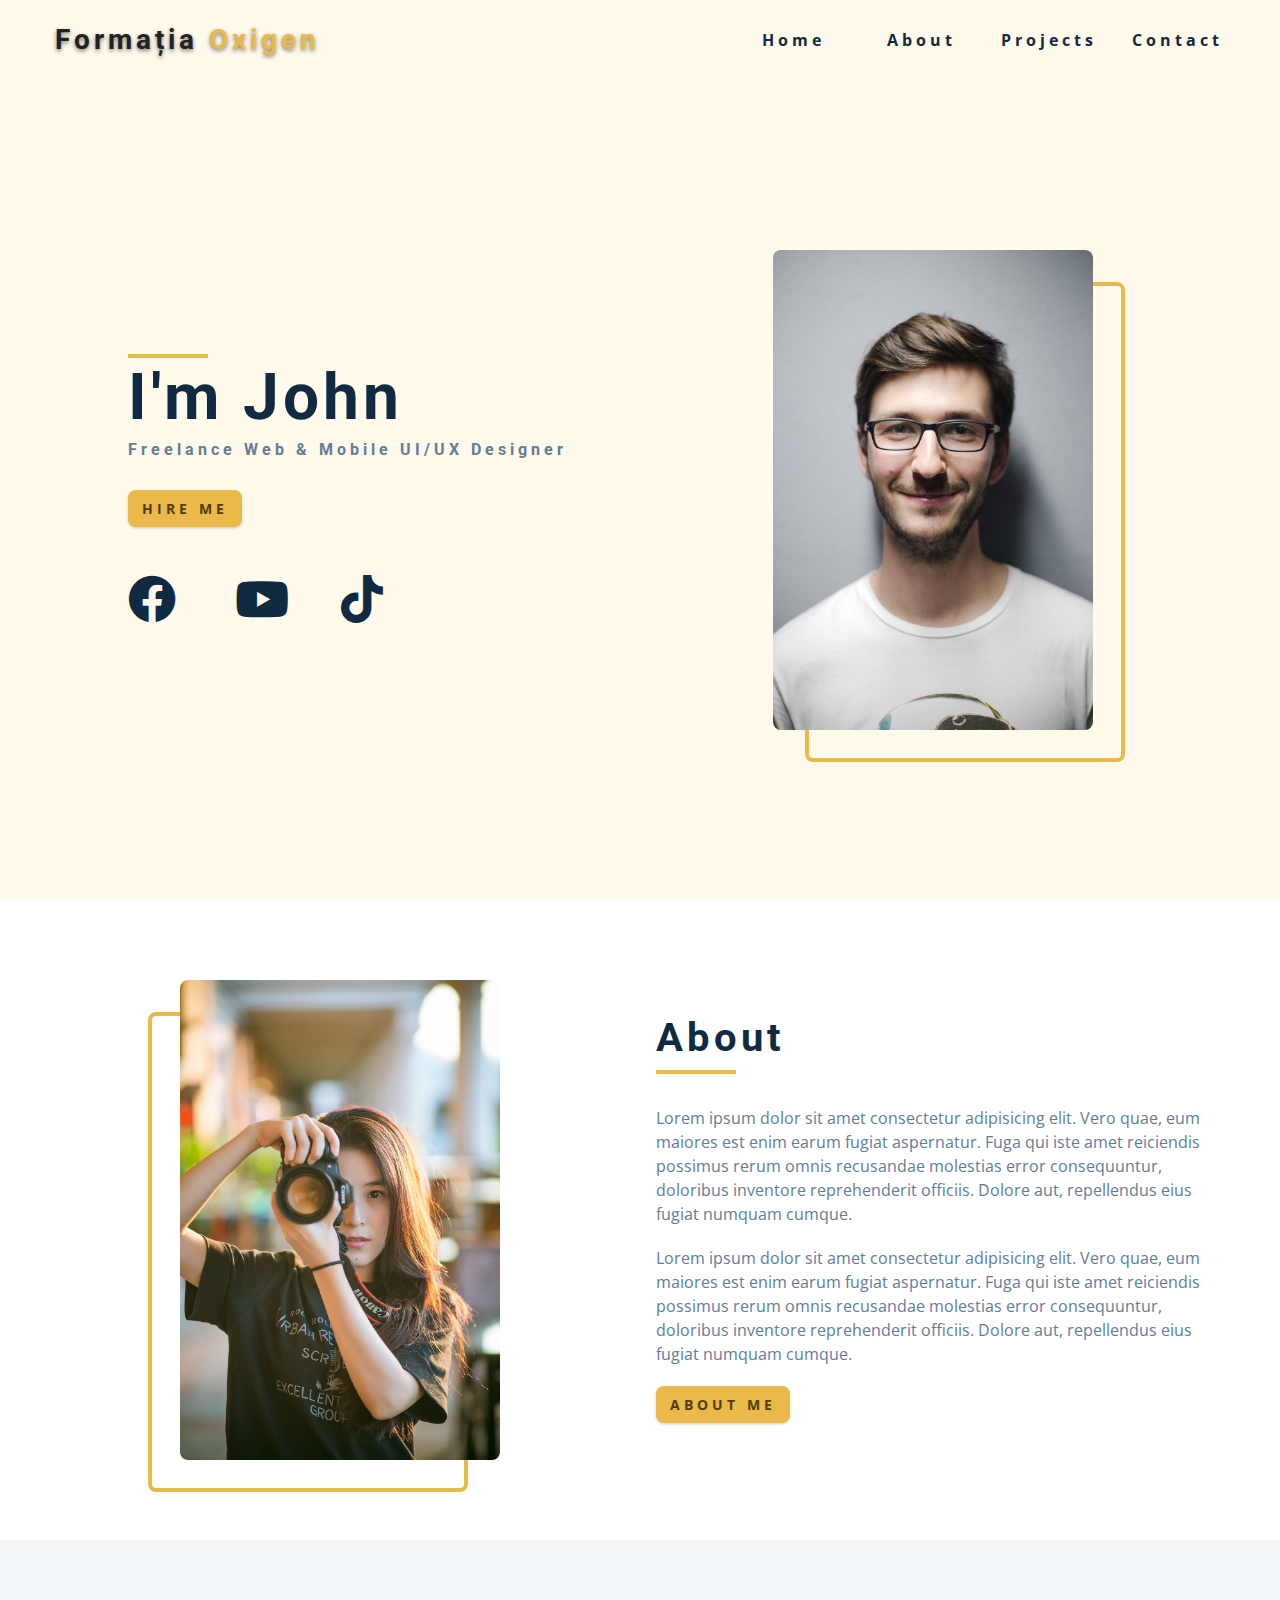
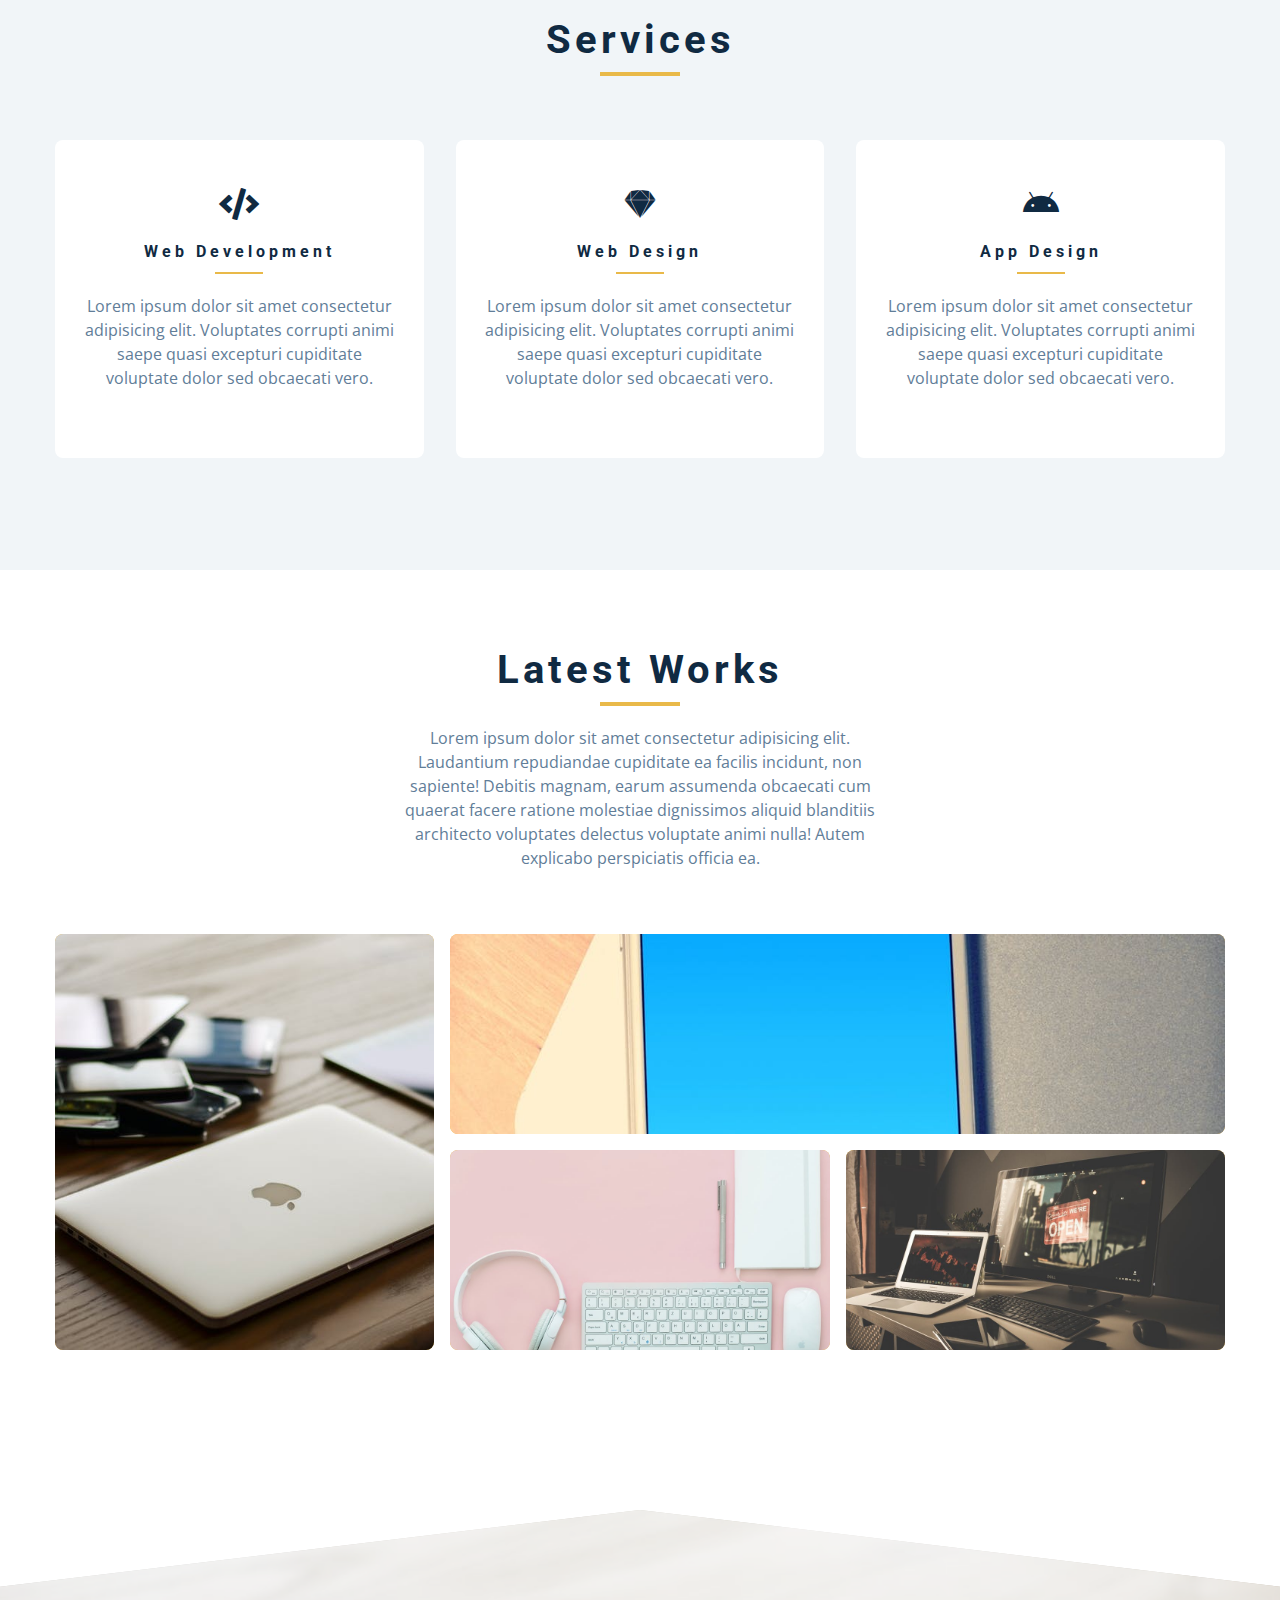
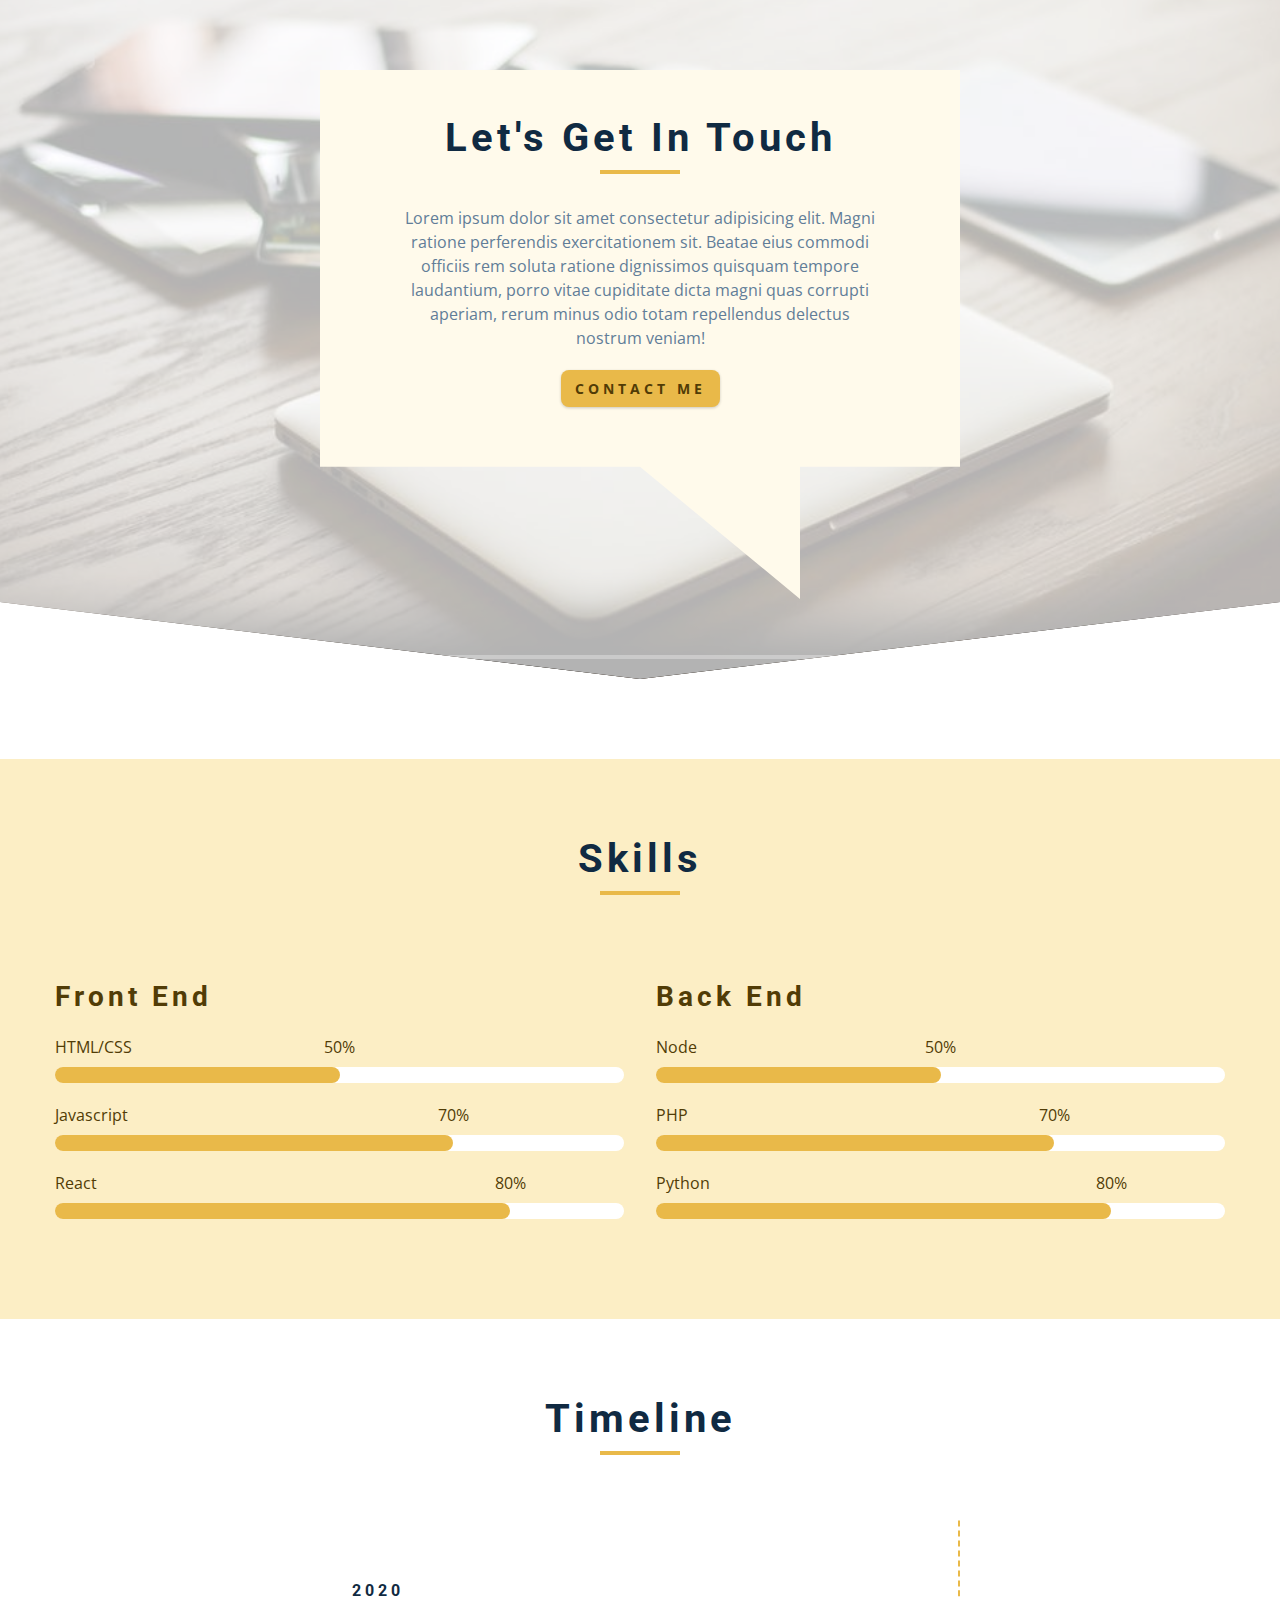
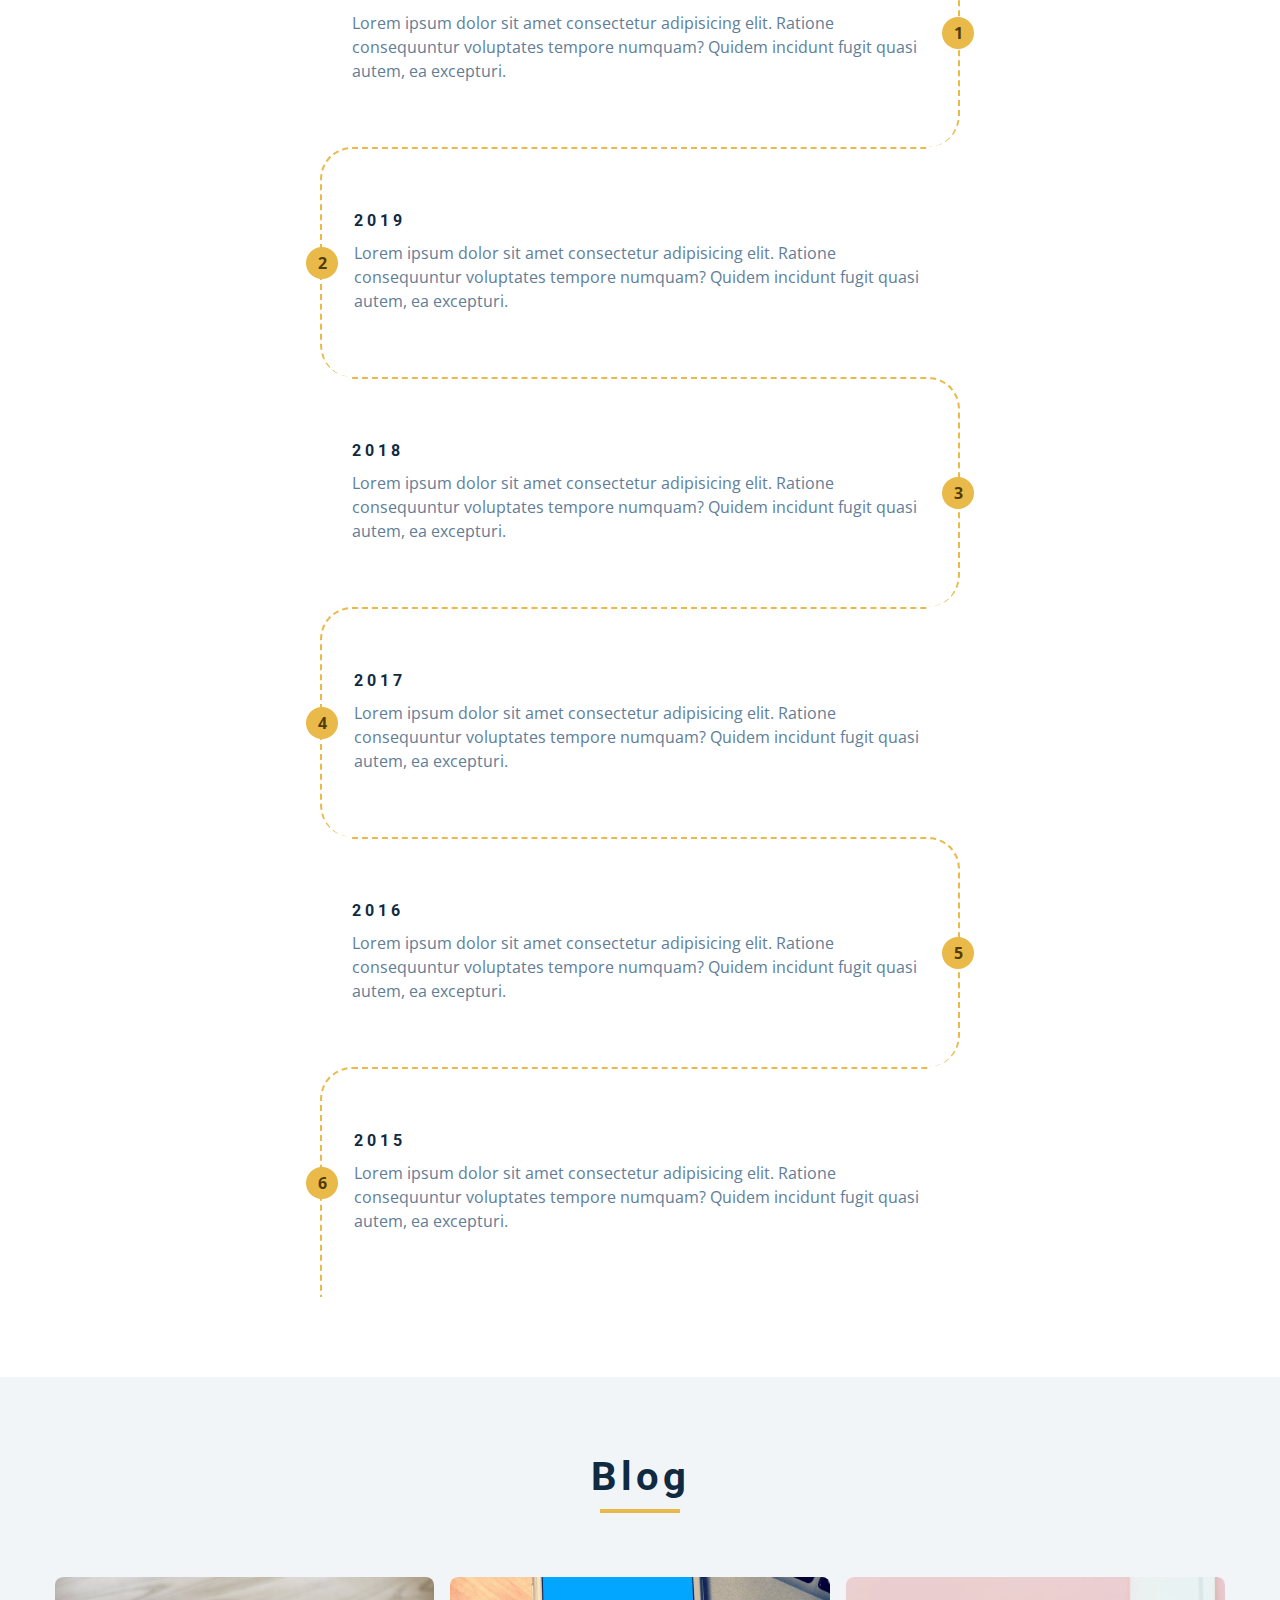
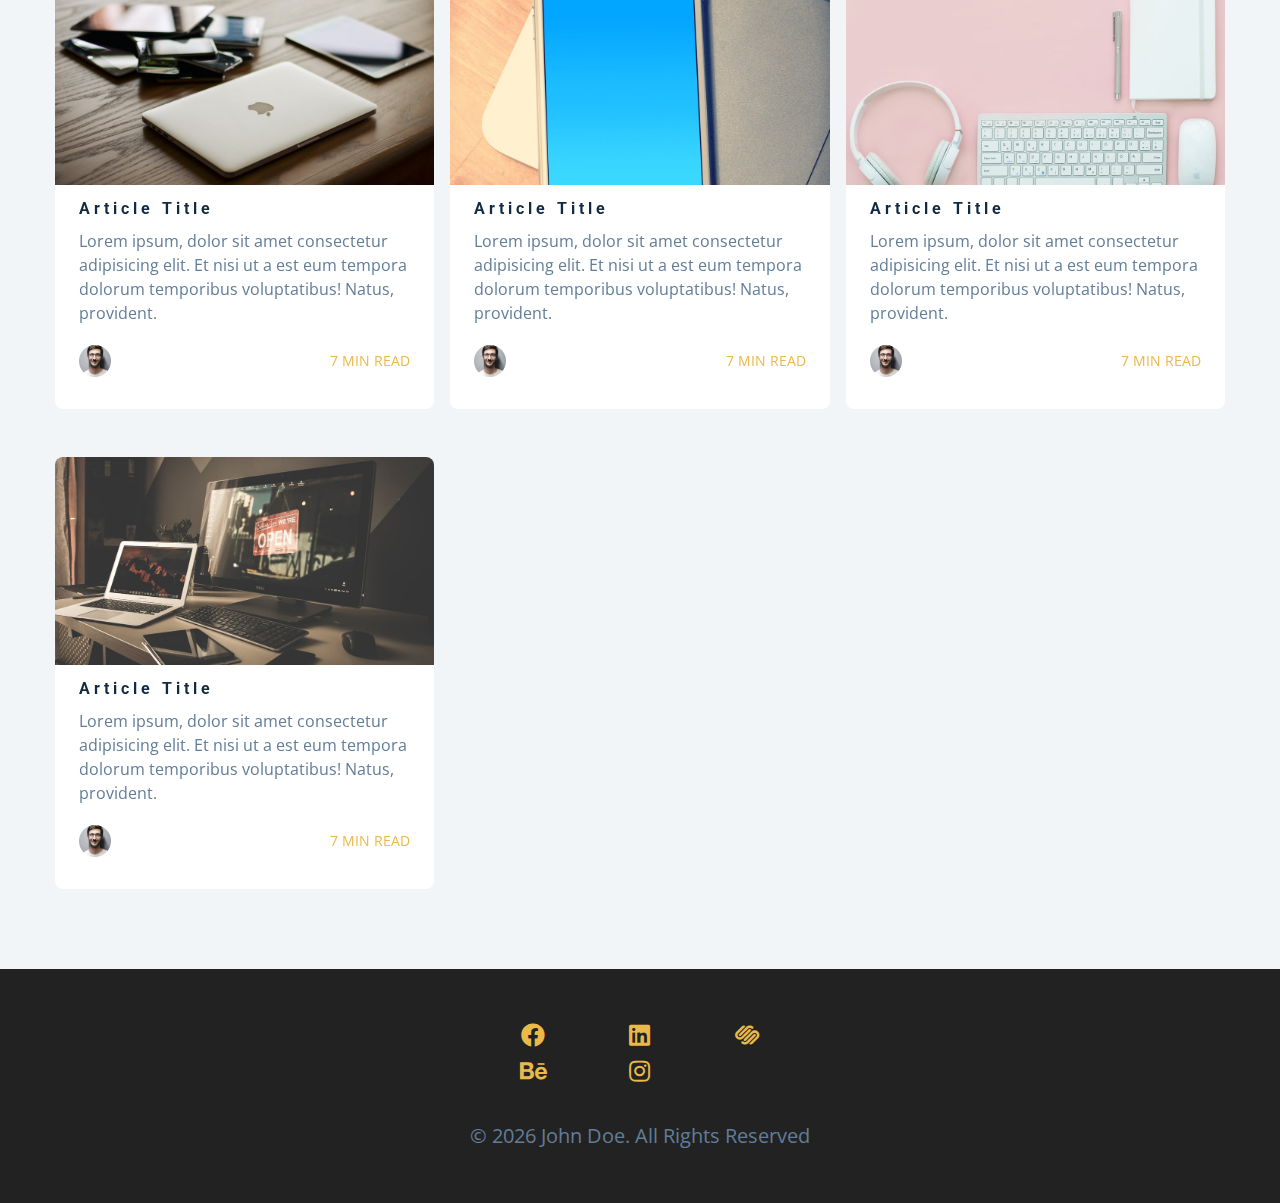
==== formatiaoxigen/src/main/resources/static/index.html @ b103cda5 "header si iconite" ====
<!DOCTYPE html>
<html lang="en">
  <head>
    <meta charset="UTF-8" />
    <meta name="viewport" content="width=device-width, initial-scale=1.0" />
    <title>Formatia Oxigen || Home</title>
    <!-- font-awesome -->
    <link href="https://cdnjs.cloudflare.com/ajax/libs/font-awesome/5.15.4/css/all.min.css" rel="stylesheet">
    <!-- css -->
    <link rel="stylesheet" href="./css/styles.css" />
  </head>
  <body>
    <!-- navbar -->
    <nav class="nav" id="nav">
      <div class="nav-center">
        <!-- nav header -->
        <div class="nav-header">
          <h3 class="title">
            <span class="first">Formația</span>
            <span class="word">Oxigen</span>
          </h3>
          <button class="nav-btn" id="nav-btn">
            <i class="fas fa-bars"></i>
          </button>
        </div>
        <!-- nav-links -->
        <ul class="nav-links">
          <li>
            <a href="index.html">home</a>
          </li>
          <li>
            <a href="about.html">about</a>
          </li>
          <li>
            <a href="projects.html">projects</a>
          </li>
          <li>
            <a href="contact.html">contact</a>
          </li>
        </ul>
      </div>
    </nav>
    <!-- end of navbar -->
    <!-- sidebar -->
    <aside class="sidebar" id="sidebar">
      <div>
        <button class="close-btn" id="close-btn">
          <i class="fas fa-times"></i>
        </button>
        <!-- nav-links -->
        <ul class="sidebar-links">
          <li>
            <a href="index.html">home</a>
          </li>
          <li>
            <a href="about.html">about</a>
          </li>
          <li>
            <a href="projects.html">projects</a>
          </li>
          <li>
            <a href="contact.html">contact</a>
          </li>
        </ul>
        <!-- social icons -->
        <ul class="social-icons">
          <li>
            <a href="https://www.twitter.com" class="social-icon">
              <i class="fab fa-facebook fa-2x"></i>
            </a>
          </li>
          <li>
            <a href="https://www.twitter.com" class="social-icon">
              <i class="fab fa-youtube fa-2x"></i>
            </a>
          </li>
          <li>
            <a href="https://www.twitter.com" class="social-icon">
              <i class="fab fa-tiktok fa-2x"></i>
            </a>
          </li>
        </ul>
      </div>
    </aside>
    <!-- end of sidebar -->
    <!-- header -->
    <header class="hero">
      <div class="section-center hero-center">
        <article class="hero-info">
          <div class="underline"></div>
          <h1>i'm john</h1>
          <h4>freelance web & mobile UI/UX Designer</h4>
          <a href="contact.html" class="btn hero-btn">hire me</a>
          <!-- social icons -->
          <ul class="social-icons hero-icons">
            <li>
              <a href="https://www.twitter.com" class="social-icon">
                <i class="fab fa-facebook fa-2x"></i>
              </a>
            </li>
            <li>
              <a href="https://www.twitter.com" class="social-icon">
                <i class="fab fa-youtube fa-2x"></i>
              </a>
            </li>
            <li>
              <a href="https://www.twitter.com" class="social-icon">
                <i class="fab fa-tiktok fa-2x"></i>
              </a>
            </li>
          </ul>
        </article>
        <article class="hero-img">
          <img src="./images/hero-img.jpeg" class="hero-photo" alt="john doe" />
        </article>
      </div>
    </header>
    <!-- end of header -->
    <!-- about -->
    <section class="section about">
      <div class="section-center about-center">
        <!-- about img -->
        <article class="about-img">
          <img
            src="./images/about-img.jpeg"
            class="hero-photo"
            alt="about img"
          />
        </article>
        <!-- about info -->
        <article class="about-info">
          <!-- section title -->
          <div class="section-title about-title">
            <h2>about</h2>
            <div class="underline"></div>
          </div>
          <!--end of section title -->
          <p>
            Lorem ipsum dolor sit amet consectetur adipisicing elit. Vero quae,
            eum maiores est enim earum fugiat aspernatur. Fuga qui iste amet
            reiciendis possimus rerum omnis recusandae molestias error
            consequuntur, doloribus inventore reprehenderit officiis. Dolore
            aut, repellendus eius fugiat numquam cumque.
          </p>
          <p>
            Lorem ipsum dolor sit amet consectetur adipisicing elit. Vero quae,
            eum maiores est enim earum fugiat aspernatur. Fuga qui iste amet
            reiciendis possimus rerum omnis recusandae molestias error
            consequuntur, doloribus inventore reprehenderit officiis. Dolore
            aut, repellendus eius fugiat numquam cumque.
          </p>
          <a href="about.html" class="btn">about me</a>
        </article>
      </div>
    </section>
    <!-- end of about -->
    <!-- services -->
    <section class="section bg-grey">
      <!-- section title -->
      <div class="section-title">
        <h2>services</h2>
        <div class="underline"></div>
      </div>
      <!--end of section title -->
      <div class="services-center section-center">
        <!-- single service -->
        <article class="service">
          <i class="fas fa-code service-icon"></i>
          <h4>web development</h4>
          <div class="underline"></div>
          <p>
            Lorem ipsum dolor sit amet consectetur adipisicing elit. Voluptates
            corrupti animi saepe quasi excepturi cupiditate voluptate dolor sed
            obcaecati vero.
          </p>
        </article>
        <!-- end of single service -->
        <!-- single service -->
        <article class="service">
          <i class="fab fa-sketch service-icon"></i>
          <h4>web design</h4>
          <div class="underline"></div>
          <p>
            Lorem ipsum dolor sit amet consectetur adipisicing elit. Voluptates
            corrupti animi saepe quasi excepturi cupiditate voluptate dolor sed
            obcaecati vero.
          </p>
        </article>
        <!-- end of single service -->
        <!-- single service -->
        <article class="service">
          <i class="fab fa-android service-icon"></i>
          <h4>app design</h4>
          <div class="underline"></div>
          <p>
            Lorem ipsum dolor sit amet consectetur adipisicing elit. Voluptates
            corrupti animi saepe quasi excepturi cupiditate voluptate dolor sed
            obcaecati vero.
          </p>
        </article>
        <!-- end of single service -->
      </div>
    </section>
    <!-- end of services -->
    <!-- projects -->
    <section class="section projects">
      <!-- section title -->
      <div class="section-title">
        <h2>latest works</h2>
        <div class="underline"></div>
        <p class="projects-text">
          Lorem ipsum dolor sit amet consectetur adipisicing elit. Laudantium
          repudiandae cupiditate ea facilis incidunt, non sapiente! Debitis
          magnam, earum assumenda obcaecati cum quaerat facere ratione molestiae
          dignissimos aliquid blanditiis architecto voluptates delectus
          voluptate animi nulla! Autem explicabo perspiciatis officia ea.
        </p>
      </div>
      <!--end of section title -->
      <div class="section-center projects-center">
        <!-- single project -->
        <a href="projects.html" class="project-1">
          <article class="project">
            <img
              src="./images/project-1.jpeg"
              alt="single project"
              class="project-img"
            />
            <div class="project-info">
              <h4>project title</h4>
              <p>client name</p>
            </div>
          </article>
        </a>
        <!-- end of single project -->
        <!-- single project -->
        <a href="projects.html" class="project-2">
          <article class="project">
            <img
              src="./images/project-2.jpeg"
              alt="single project"
              class="project-img"
            />
            <div class="project-info">
              <h4>project title</h4>
              <p>client name</p>
            </div>
          </article>
        </a>
        <!-- end of single project --><!-- single project -->
        <a href="projects.html" class="project-3">
          <article class="project">
            <img
              src="./images/project-3.jpeg"
              alt="single project"
              class="project-img"
            />
            <div class="project-info">
              <h4>project title</h4>
              <p>client name</p>
            </div>
          </article>
        </a>
        <!-- end of single project --><!-- single project -->
        <a href="projects.html" class="project-4">
          <article class="project">
            <img
              src="./images/project-4.jpeg"
              alt="single project"
              class="project-img"
            />
            <div class="project-info">
              <h4>project title</h4>
              <p>client name</p>
            </div>
          </article>
        </a>
        <!-- end of single project -->
      </div>
    </section>
    <!-- end of projects -->
    <!-- connect -->
    <section class="connect">
      <video
        controls
        autoplay
        muted
        loop
        class="video-container"
        poster="./images/project-1.jpeg"
      >
        <source src="./videos/connect.mp4" type="video/mp4" />
        Sorry, your browser does not support embedded videos
      </video>
      <div class="video-banner">
        <!-- section title -->
        <div class="section-title">
          <h2>let's get in touch</h2>
          <div class="underline"></div>
        </div>
        <!--end of section title -->
        <p class="video-text">
          Lorem ipsum dolor sit amet consectetur adipisicing elit. Magni ratione
          perferendis exercitationem sit. Beatae eius commodi officiis rem
          soluta ratione dignissimos quisquam tempore laudantium, porro vitae
          cupiditate dicta magni quas corrupti aperiam, rerum minus odio totam
          repellendus delectus nostrum veniam!
        </p>
        <a href="contact.html" class="btn">contact me</a>
      </div>
    </section>
    <!-- end of connect -->
    <!-- skills -->
    <section class="section skills">
      <!-- section title -->
      <div class="section-title">
        <h2>skills</h2>
        <div class="underline"></div>
      </div>
      <!--end of section title -->
      <div class="section-center skills-center">
        <article>
          <h3>front end</h3>
          <!-- single skill -->
          <div class="skill">
            <p>HTML/CSS</p>
            <div class="skill-container">
              <div class="skill-value"></div>
              <p class="skill-text">
                50%
              </p>
            </div>
          </div>
          <!--end of  single skill -->
          <!-- single skill -->
          <div class="skill">
            <p>Javascript</p>
            <div class="skill-container">
              <div class="skill-value value-70"></div>
              <p class="skill-text skill-text-70">
                70%
              </p>
            </div>
          </div>
          <!--end of  single skill -->
          <!-- single skill -->
          <div class="skill">
            <p>React</p>
            <div class="skill-container">
              <div class="skill-value value-80"></div>
              <p class="skill-text skill-text-80">
                80%
              </p>
            </div>
          </div>
          <!--end of  single skill -->
        </article>
        <article>
          <h3>back end</h3>
          <!-- single skill -->
          <div class="skill">
            <p>Node</p>
            <div class="skill-container">
              <div class="skill-value"></div>
              <p class="skill-text">
                50%
              </p>
            </div>
          </div>
          <!--end of  single skill -->
          <!-- single skill -->
          <div class="skill">
            <p>PHP</p>
            <div class="skill-container">
              <div class="skill-value value-70"></div>
              <p class="skill-text skill-text-70">
                70%
              </p>
            </div>
          </div>
          <!--end of  single skill -->
          <!-- single skill -->
          <div class="skill">
            <p>Python</p>
            <div class="skill-container">
              <div class="skill-value value-80"></div>
              <p class="skill-text skill-text-80">
                80%
              </p>
            </div>
          </div>
          <!--end of  single skill -->
        </article>
      </div>
    </section>
    <!-- end of skills -->
    <!-- timeline -->
    <section class="section timeline">
      <!-- section title -->
      <div class="section-title">
        <h2>timeline</h2>
        <div class="underline"></div>
      </div>
      <!--end of section title -->
      <div class="section-center timeline-center">
        <!-- single timeline item -->
        <article class="timeline-item">
          <h4>2020</h4>
          <p>
            Lorem ipsum dolor sit amet consectetur adipisicing elit. Ratione
            consequuntur voluptates tempore numquam? Quidem incidunt fugit quasi
            autem, ea excepturi.
          </p>
          <span class="number">
            1
          </span>
        </article>
        <!-- end of  single timeline item -->
        <!-- single timeline item -->
        <article class="timeline-item">
          <h4>2019</h4>
          <p>
            Lorem ipsum dolor sit amet consectetur adipisicing elit. Ratione
            consequuntur voluptates tempore numquam? Quidem incidunt fugit quasi
            autem, ea excepturi.
          </p>
          <span class="number">
            2
          </span>
        </article>
        <!-- end of  single timeline item -->
        <!-- single timeline item -->
        <article class="timeline-item">
          <h4>2018</h4>
          <p>
            Lorem ipsum dolor sit amet consectetur adipisicing elit. Ratione
            consequuntur voluptates tempore numquam? Quidem incidunt fugit quasi
            autem, ea excepturi.
          </p>
          <span class="number">
            3
          </span>
        </article>
        <!-- end of  single timeline item -->
        <!-- single timeline item -->
        <article class="timeline-item">
          <h4>2017</h4>
          <p>
            Lorem ipsum dolor sit amet consectetur adipisicing elit. Ratione
            consequuntur voluptates tempore numquam? Quidem incidunt fugit quasi
            autem, ea excepturi.
          </p>
          <span class="number">
            4
          </span>
        </article>
        <!-- end of  single timeline item -->
        <!-- single timeline item -->
        <article class="timeline-item">
          <h4>2016</h4>
          <p>
            Lorem ipsum dolor sit amet consectetur adipisicing elit. Ratione
            consequuntur voluptates tempore numquam? Quidem incidunt fugit quasi
            autem, ea excepturi.
          </p>
          <span class="number">
            5
          </span>
        </article>
        <!-- end of  single timeline item -->
        <!-- single timeline item -->
        <article class="timeline-item">
          <h4>2015</h4>
          <p>
            Lorem ipsum dolor sit amet consectetur adipisicing elit. Ratione
            consequuntur voluptates tempore numquam? Quidem incidunt fugit quasi
            autem, ea excepturi.
          </p>
          <span class="number">
            6
          </span>
        </article>
        <!-- end of  single timeline item -->
      </div>
    </section>
    <!--end of  timeline -->
    <!-- blog -->
    <section class="section blog">
      <!-- section title -->
      <div class="section-title">
        <h2>blog</h2>
        <div class="underline"></div>
      </div>
      <!--end of section title -->
      <div class="section-center blog-center">
        <!-- single article -->
        <div class="card">
          <!-- front of the card -->
          <div class="card-side card-front">
            <img src="./images/project-1.jpeg" alt="" />
            <div class="card-info">
              <h4>article title</h4>
              <p>
                Lorem ipsum, dolor sit amet consectetur adipisicing elit. Et
                nisi ut a est eum tempora dolorum temporibus voluptatibus!
                Natus, provident.
              </p>
              <div class="card-footer">
                <img src="./images/hero-img-small.jpeg" alt="author image" />
                <p>7 min read</p>
              </div>
            </div>
          </div>
          <!-- card back  -->
          <div class="card-side card-back">
            <button class="btn">read more</button>
          </div>
        </div>
        <!-- end of single article -->
        <!-- single article -->
        <div class="card">
          <!-- front of the card -->
          <div class="card-side card-front">
            <img src="./images/project-2.jpeg" alt="" />
            <div class="card-info">
              <h4>article title</h4>
              <p>
                Lorem ipsum, dolor sit amet consectetur adipisicing elit. Et
                nisi ut a est eum tempora dolorum temporibus voluptatibus!
                Natus, provident.
              </p>
              <div class="card-footer">
                <img src="./images/hero-img-small.jpeg" alt="author image" />
                <p>7 min read</p>
              </div>
            </div>
          </div>
          <!-- card back  -->
          <div class="card-side card-back">
            <button class="btn">read more</button>
          </div>
        </div>
        <!-- end of single article -->
        <!-- single article -->
        <div class="card">
          <!-- front of the card -->
          <div class="card-side card-front">
            <img src="./images/project-3.jpeg" alt="" />
            <div class="card-info">
              <h4>article title</h4>
              <p>
                Lorem ipsum, dolor sit amet consectetur adipisicing elit. Et
                nisi ut a est eum tempora dolorum temporibus voluptatibus!
                Natus, provident.
              </p>
              <div class="card-footer">
                <img src="./images/hero-img-small.jpeg" alt="author image" />
                <p>7 min read</p>
              </div>
            </div>
          </div>
          <!-- card back  -->
          <div class="card-side card-back">
            <button class="btn">read more</button>
          </div>
        </div>
        <!-- end of single article -->
        <!-- single article -->
        <div class="card">
          <!-- front of the card -->
          <div class="card-side card-front">
            <img src="./images/project-4.jpeg" alt="" />
            <div class="card-info">
              <h4>article title</h4>
              <p>
                Lorem ipsum, dolor sit amet consectetur adipisicing elit. Et
                nisi ut a est eum tempora dolorum temporibus voluptatibus!
                Natus, provident.
              </p>
              <div class="card-footer">
                <img src="./images/hero-img-small.jpeg" alt="author image" />
                <p>7 min read</p>
              </div>
            </div>
          </div>
          <!-- card back  -->
          <div class="card-side card-back">
            <button class="btn">read more</button>
          </div>
        </div>
        <!-- end of single article -->
      </div>
    </section>
    <!--end of  blog -->
    <!-- footer -->
    <footer class="footer">
      <!-- social icons -->
      <ul class="social-icons">
        <li>
          <a href="https://www.twitter.com" class="social-icon">
            <i class="fab fa-facebook"></i>
          </a>
        </li>
        <li>
          <a href="https://www.twitter.com" class="social-icon">
            <i class="fab fa-linkedin"></i>
          </a>
        </li>
        <li>
          <a href="https://www.twitter.com" class="social-icon">
            <i class="fab fa-squarespace"></i>
          </a>
        </li>
        <li>
          <a href="https://www.twitter.com" class="social-icon">
            <i class="fab fa-behance"></i>
          </a>
        </li>
        <li>
          <a href="https://www.twitter.com" class="social-icon">
            <i class="fab fa-instagram"></i>
          </a>
        </li>
      </ul>

      <p>&copy; <span id="date"></span> john doe. all rights reserved</p>
    </footer>
    <script src="./js/app.js"></script>
  </body>
</html>
---- formatiaoxigen/src/main/resources/static/css/styles.css ----
/*
=============== 
Fonts
===============
*/
@import url("https://fonts.googleapis.com/css?family=Open+Sans|Roboto:400,700&display=swap");

/*
=============== 
Variables
===============
*/

:root {
  /* dark shades of primary color*/
  --clr-primary-1: hsl(43, 86%, 17%);
  --clr-primary-2: hsl(43, 77%, 27%);
  --clr-primary-3: hsl(43, 72%, 37%);
  --clr-primary-4: hsl(42, 63%, 48%);
  /* primary/main color */
  --clr-primary-5: hsl(42, 78%, 60%);
  /* lighter shades of primary color */
  --clr-primary-6: hsl(43, 89%, 70%);
  --clr-primary-7: hsl(43, 90%, 76%);
  --clr-primary-8: hsl(45, 86%, 81%);
  --clr-primary-9: hsl(45, 90%, 88%);
  --clr-primary-10: hsl(45, 100%, 96%);
  /* darkest grey - used for headings */
  --clr-grey-1: hsl(209, 61%, 16%);
  --clr-grey-2: hsl(211, 39%, 23%);
  --clr-grey-3: hsl(209, 34%, 30%);
  --clr-grey-4: hsl(209, 28%, 39%);
  /* grey used for paragraphs */
  --clr-grey-5: hsl(210, 22%, 49%);
  --clr-grey-6: hsl(209, 23%, 60%);
  --clr-grey-7: hsl(211, 27%, 70%);
  --clr-grey-8: hsl(210, 31%, 80%);
  --clr-grey-9: hsl(212, 33%, 89%);
  --clr-grey-10: hsl(210, 36%, 96%);
  --clr-white: #fff;
  --ff-primary: "Roboto", sans-serif;
  --ff-secondary: "Open Sans", sans-serif;
  --transition: all 0.3s linear;
  --spacing: 0.25rem;
  --radius: 0.5rem;
  --light-shadow: 0 5px 15px rgba(0, 0, 0, 0.1);
  --dark-shadow: 0 5px 15px rgba(0, 0, 0, 0.2);
  --max-width: 1170px;
}
/*
=============== 
Global Styles
===============
*/

*,
::after,
::before {
  margin: 0;
  padding: 0;
  box-sizing: border-box;
}
body {
  font-family: var(--ff-secondary);
  background: var(--clr-white);
  color: var(--clr-grey-1);
  line-height: 1.5;
  font-size: 0.875rem;
}
ul {
  list-style-type: none;
}
a {
  text-decoration: none;
}
img:not(.nav-logo) {
  width: 100%;
  display: block;
}
.first {
    color: #222222;
    font-weight: bold;
}
.word {
    color: #E9B949;
    font-weight: bold;
}
.title {
    justify-content: center;  /* Alinierea orizontală */
    align-items: center;     /* Alinierea verticală */
    margin-bottom: 0rem;
    font-size: 1.75rem;
    text-shadow: 0px 2px 4px rgba(0, 0, 0, 0.5);  /* Umbră pe verticală (jos) */
}
h1,
h2,
h3,
h4 {
  letter-spacing: var(--spacing);
  text-transform: capitalize;
  line-height: 1.25;
  margin-bottom: 0.75rem;
  font-family: var(--ff-primary);
}
h1 {
  font-size: 3rem;
}
h2 {
  font-size: 2rem;
}
h3 {
  font-size: 1.25rem;
}
h4 {
  font-size: 0.875rem;
}
p {
  margin-bottom: 1.25rem;
  color: var(--clr-grey-5);
}
@media screen and (min-width: 800px) {
  h1 {
    font-size: 4rem;
  }
  h2 {
    font-size: 2.5rem;
  }
  h3 {
    font-size: 1.75rem;
  }
  h4 {
    font-size: 1rem;
  }
  body {
    font-size: 1rem;
  }
  h1,
  h2,
  h3,
  h4 {
    line-height: 1;
  }
}
/*  global classes */

.btn {
  text-transform: uppercase;
  background: var(--clr-primary-5);
  color: var(--clr-primary-1);
  padding: 0.375rem 0.75rem;
  letter-spacing: var(--spacing);
  display: inline-block;
  font-weight: 700;
  -webkit-transition: var(--transition);
  transition: var(--transition);
  font-size: 0.875rem;
  border: 2px solid transparent;
  cursor: pointer;
  box-shadow: 0 1px 3px rgba(0, 0, 0, 0.2);
  border-radius: var(--radius);
}
.btn:hover {
  color: var(--clr-primary-1);
  background: var(--clr-primary-7);
}
/* section */
.section {
  padding: 5rem 0;
}

.section-center {
  width: 90vw;
  margin: 0 auto;
  max-width: 1170px;
}
@media screen and (min-width: 992px) {
  .section-center {
    width: 95vw;
  }
}
/* added during recording */
.underline {
  width: 5rem;
  height: 0.25rem;
  margin-bottom: 1.25rem;
  background: var(--clr-primary-5);
  margin-left: auto;
  margin-right: auto;
}
.section-title {
  margin-bottom: 4rem;
  text-align: center;
}
.bg-grey {
  background: var(--clr-grey-10);
}
/*
=============== 
Navbar
===============
*/
.nav-links {
  display: none;
}
.nav {
  height: 5rem;
  padding: 1rem;
  display: grid;
  -webkit-box-align: center;
  align-items: center;
  -webkit-transition: var(--transition);
  transition: var(--transition);
}
.nav-center {
  width: 100%;
  max-width: 1170px;
  margin: 0 auto;
}
.nav-header {
  display: grid;
  grid-template-columns: auto 1fr;
  -webkit-box-align: center;
  align-items: center;
}
.nav-btn {
  background: transparent;
  border-color: transparent;
  color: var(--clr-primary-5);
  font-size: 2rem;
  cursor: pointer;
  justify-self: end;
}
@media screen and (min-width: 768px) {
  .nav {
    background: var(--clr-primary-10);
  }
  .nav-btn {
    display: none;
  }
  .nav-links {
    display: grid;
    grid-template-columns: repeat(4, 1fr);
    justify-items: center;
    -webkit-column-gap: 2rem;
    -moz-column-gap: 2rem;
    column-gap: 2rem;
    justify-self: end;
  }
  .nav-links a {
    text-transform: capitalize;
    color: var(--clr-grey-1);
    font-weight: bold;
    letter-spacing: var(--spacing);
    -webkit-transition: var(--transition);
    transition: var(--transition);
  }
  .nav-links a:hover {
    color: var(--clr-primary-5);
  }
  .nav-center {
    display: grid;
    grid-template-columns: auto 1fr;
    -webkit-box-align: center;
    align-items: center;
  }
}
/* fixed navbar */
.navbar-fixed {
  position: fixed;
  top: 0;
  left: 0;
  width: 100%;
  background: var(--clr-white);
  z-index: 2;
  box-shadow: var(--light-shadow);
}
/*
=============== 
Sidebar
===============
*/
.sidebar {
  position: fixed;
  top: 0;
  left: 0;
  width: 100%;
  height: 100%;
  background: var(--clr-grey-10);
  z-index: 4;
  display: grid;
  /* align-items: center;
  justify-content: center; */
  place-items: center;
  -webkit-transition: var(--transition);
  transition: var(--transition);
  /* add later */
  -webkit-transform: translateX(-100%);
  transform: translateX(-100%);
}
/* toggle sidebar */
.show-sidebar {
  -webkit-transform: translateX(0);
  transform: translateX(0);
}
.sidebar-links {
  text-align: center;
}
.sidebar-links a {
  font-size: 2rem;
  text-transform: capitalize;
  -webkit-transition: var(--transition);
  transition: var(--transition);
  color: var(--clr-grey-5);
  letter-spacing: var(--spacing);
  display: inline-block;
  margin-bottom: 1.5rem;
}
.sidebar-links a:hover {
  color: var(--clr-primary-5);
}
.social-icons {
  display: grid;
  margin-top: 3rem;
  width: 20rem;
  grid-template-columns: repeat(3, 1fr);
  justify-items: center;
}
.social-icon {
  font-size: 1.5rem;
  color: var(--clr-grey-1);
  -webkit-transition: var(--transition);
  transition: var(--transition);
}
.social-icon:hover {
  color: var(--clr-primary-5);
}
.close-btn {
  position: absolute;
  top: 1rem;
  right: 1rem;
  font-size: 3rem;
  background: transparent;
  border: transparent;
  -webkit-transition: var(--transition);
  transition: var(--transition);
  color: #bb2525;
  cursor: pointer;
}
.close-btn:hover {
  color: #e66b6b;
}
/*
=============== 
Hero
===============
*/
/* underline added to globals */
.hero .underline {
  margin-bottom: 0.5rem;
  margin-left: 0;
}
.hero-img {
  display: none;
}
.hero {
  background: var(--clr-primary-10);
}
.hero-center {
  min-height: calc(100vh - 5rem);
  display: grid;
  place-items: center;
}
.hero-info h4 {
  color: var(--clr-grey-5);
}
.hero-icons {
  justify-items: start;
}
.hero-btn {
  margin-top: 1.25rem;
}
@media screen and (min-width: 992px) {
  .hero-img {
    display: block;
    position: relative;
  }
  .hero-center {
    grid-template-columns: 1fr 1fr;
  }

  .hero-img::before,
  .about-img::before {
    content: "";
    position: absolute;
    width: 100%;
    height: 100%;
    border: 0.25rem solid var(--clr-primary-5);
    top: 2rem;
    right: -2rem;
    border-radius: var(--radius);
  }
}
.hero-photo {
  max-width: 25rem;
  max-height: 30rem;
  -o-object-fit: cover;
  object-fit: cover;
  border-radius: var(--radius);
  position: relative;
}
/*
=============== 
About
===============
*/
/* section title added to globals */
.about-title {
  text-align: left;
  margin-bottom: 2rem;
}
.about-title .underline {
  margin-left: 0;
}
.about-center {
  display: grid;
  gap: 3rem 2rem;
}
.about-img {
  justify-self: center;
}
@media screen and (min-width: 992px) {
  .about-center {
    grid-template-columns: 1fr 1fr;
  }
  .about-img {
    position: relative;
  }
  .about-img::before {
    left: -2rem;
  }
  .about-info {
    align-self: center;
  }
}
/*
=============== 
Services
===============
*/
/* bg-grey in globals */
.service {
  background: var(--clr-white);
  padding: 3rem 1.5rem;
  margin-bottom: 2rem;
  border-radius: var(--radius);
  text-align: center;
  -webkit-transition: var(--transition);
  transition: var(--transition);
}
.service-icon {
  font-size: 2rem;
  margin-bottom: 1.5rem;
}
.service .underline {
  width: 3rem;
  height: 0.12rem;
  -webkit-transition: var(--transition);
  transition: var(--transition);
}
.service p {
  -webkit-transition: var(--transition);
  transition: var(--transition);
}
.service:hover {
  background: var(--clr-primary-5);
  color: var(--clr-white);
}
.service:hover p {
  color: var(--clr-white);
}
.service:hover .underline {
  background: var(--clr-white);
}
@media screen and (min-width: 676px) {
  .services-center {
    display: grid;
    grid-template-columns: 1fr 1fr;
    -webkit-column-gap: 2rem;
    -moz-column-gap: 2rem;
    column-gap: 2rem;
  }
}
@media screen and (min-width: 992px) {
  .services-center {
    grid-template-columns: 1fr 1fr 1fr;
  }
}
/* talk about small screen 
without grid different setup */
/*
=============== 
Projects
===============
*/
.projects-text {
  width: 85vw;
  max-width: 30rem;
  margin: 0 auto;
}
.project {
  position: relative;
  background: var(--clr-primary-5);
  border-radius: var(--radius);
  margin-bottom: 2rem;
}
.project-info {
  text-align: center;
  color: var(--clr-white);
  position: absolute;
  top: 50%;
  left: 50%;
  -webkit-transform: translate(-50%, -50%);
  transform: translate(-50%, -50%);
  -webkit-transition: var(--transition);
  transition: var(--transition);
  opacity: 0;
}
.project-info p {
  text-transform: capitalize;
  color: var(--clr-white);
}
.project:hover .project-info {
  opacity: 1;
}
.project-img {
  -webkit-transition: var(--transition);
  transition: var(--transition);
  border-radius: var(--radius);
  height: 15rem;
  -o-object-fit: cover;
  object-fit: cover;
}
.project:hover .project-img {
  opacity: 0.1;
}
.project::after {
  content: "";
  position: absolute;
  top: 0;
  left: 0;
  width: 100%;
  height: 100%;
  border: 0.25rem solid var(--clr-white);
  border-radius: var(--radius);
  -webkit-transition: var(--transition);
  transition: var(--transition);
  opacity: 0;
}
.project:hover::after {
  opacity: 1;
  -webkit-transform: scale(0.8);
  transform: scale(0.8);
}
@media screen and (min-width: 676px) {
  .projects-center {
    display: grid;
    grid-template-columns: 1fr 1fr;
    -webkit-column-gap: 2rem;
    -moz-column-gap: 2rem;
    column-gap: 2rem;
  }
}
@media screen and (min-width: 992px) {
  .projects-center {
    grid-template-columns: repeat(3, 1fr);
  }
}
@media screen and (min-width: 1170px) {
  .projects-center {
    grid-template-rows: 200px 200px;
    gap: 1rem;
    grid-template-areas:
      "a b b"
      "a c d";
  }
  .project-img {
    height: 100%;
  }
  .project {
    height: 100%;
  }
  .project-1 {
    grid-area: a;
  }
  .project-2 {
    grid-area: b;
  }
  .project-3 {
    grid-area: c;
  }
  .project-4 {
    grid-area: d;
  }
}
/*
=============== 
Connect
===============
*/
.connect {
  min-height: 40vh;
  position: relative;
  padding: 10rem 0 5rem 0;
  margin: 5rem 0;
}
.video-container {
  position: absolute;
  top: 0;
  left: 0;
  width: 100%;
  height: 100%;
  -o-object-fit: cover;
  object-fit: cover;
  z-index: -2;
}
.connect::after {
  content: "";
  position: absolute;
  top: 0;
  left: 0;
  width: 100%;
  height: 100%;
  background: var(--clr-white);
  /* background: rgba(0, 0, 0, 0.6); */
  opacity: 0.7;
  z-index: -1;
}
.connect {
  display: grid;
  place-items: center;
}
.video-banner .section-title {
  margin-bottom: 2rem;
}
.video-text {
  max-width: 30rem;
}
.video-banner {
  background: var(--clr-primary-10);
  padding: 3rem 5rem 12rem 5rem;
  text-align: center;

  -webkit-clip-path: polygon(
    0% 0%,
    100% 0%,
    100% 75%,
    75% 75%,
    75% 100%,
    50% 75%,
    0% 75%
  );
  clip-path: polygon(
    0% 0%,
    100% 0%,
    100% 75%,
    75% 75%,
    75% 100%,
    50% 75%,
    0% 75%
  );
}
.connect {
  -webkit-clip-path: polygon(
    50% 0%,
    100% 10%,
    100% 90%,
    50% 100%,
    0 90%,
    0 10%
  );
  clip-path: polygon(50% 0%, 100% 10%, 100% 90%, 50% 100%, 0 90%, 0 10%);
}
/*
=============== 
Skills
===============
*/
@media screen and (min-width: 768px) {
  .skills-center {
    display: grid;
    grid-template-columns: 1fr 1fr;
    -webkit-column-gap: 2rem;
    -moz-column-gap: 2rem;
    column-gap: 2rem;
  }
}
.skills {
  background: var(--clr-primary-9);
}
.skills h3 {
  margin: 1.5rem 0;
  color: var(--clr-primary-1);
}
.skill {
  margin-bottom: 1.25rem;
}
.skill p {
  margin-bottom: 0.5rem;
  text-transform: capitalize;
  color: var(--clr-primary-1);
}
.skill-container {
  background: var(--clr-white);
  height: 1rem;
  width: 100%;
  border-radius: var(--radius);
  position: relative;
}
.skill-value {
  position: absolute;
  top: 0;
  left: 0;
  background: var(--clr-primary-5);
  height: 100%;
  width: 50%;
  border-radius: var(--radius);
}
.value-70 {
  width: 70%;
}
.value-80 {
  width: 80%;
}
.skill-text {
  position: absolute;
  top: -2rem;
  left: 50%;
  -webkit-transform: translateX(-50%);
  transform: translateX(-50%);
}
.skill-text-70 {
  left: 70%;
}
.skill-text-80 {
  left: 80%;
}
/*
=============== 
Timeline
===============
*/
.timeline-center {
  width: 80vw;
  max-width: 40rem;
}
.timeline-item {
  border-top: 2px dashed var(--clr-primary-5);
  margin: 0;
  padding: 4rem 2rem;
  position: relative;
}
.timeline p {
  margin-bottom: 0;
}
.timeline-item:nth-child(even) {
  border-left: 2px dashed var(--clr-primary-5);
  border-top-left-radius: 2rem;
  border-bottom-left-radius: 2rem;

  margin-right: 2rem;
  padding-right: 0;
}
.timeline-item:nth-child(odd) {
  border-right: 2px dashed var(--clr-primary-5);
  border-top-right-radius: 2rem;
  border-bottom-right-radius: 2rem;
  margin-left: 2rem;
  padding-left: 0;
}
.timeline-item:first-child {
  border-top: 0;
  border-top-right-radius: 0;
}
.timeline-item:last-child {
  border-bottom-left-radius: 0;
}
.number {
  position: absolute;
  top: 50%;
  -webkit-transform: translate(-50%, -50%);
  transform: translate(-50%, -50%);
  margin-bottom: 0;
  background: var(--clr-primary-5);
  width: 2rem;
  height: 2rem;
  border-radius: 50%;
  display: grid;
  place-items: center;
  color: var(--clr-primary-1);
  font-weight: bold;
}
.timeline-item:nth-child(even) .number {
  left: 0;
}
.timeline-item:nth-child(odd) .number {
  right: 0;
  -webkit-transform: translate(50%, -50%);
  transform: translate(50%, -50%);
}
/*
=============== 
Blog
===============
*/
.blog {
  background: var(--clr-grey-10);
}
.card {
  height: 27rem;
  position: relative;
  /* talk later */
  -webkit-perspective: 1500px;
  perspective: 1500px;
}
.card-side {
  -webkit-transition: all 2s linear;
  transition: all 2s linear;
  -webkit-backface-visibility: hidden;
  backface-visibility: hidden;
  position: absolute;
  top: 0;
  left: 0;
  width: 100%;
  height: 100%;
  border-radius: var(--radius);
  -webkit-transform: translate3d(0, 0, 0);
  visibility: visible;
}
.card-front {
  background: var(--clr-white);
}
.card-back {
  background: var(--clr-primary-10);
  -webkit-transform: rotateY(180deg);
  transform: rotateY(180deg);
  display: grid;
  place-items: center;
}
.card:hover .card-front {
  -webkit-transform: rotateY(-180deg);
  transform: rotateY(-180deg);
}
.card:hover .card-back {
  -webkit-transform: rotateY(0);
  transform: rotateY(0);
}
/* rest of the styles */
.card-info {
  padding: 1rem 1.5rem;
}
.card-front img {
  height: 13rem;
  -o-object-fit: cover;
  object-fit: cover;
  border-top-left-radius: var(--radius);
  border-top-right-radius: var(--radius);
}
.card-footer {
  display: grid;
  grid-template-columns: auto 1fr;
  -webkit-box-align: center;
  align-items: center;
}
.card-footer img {
  width: 2rem;
  height: 2rem;
  -o-object-fit: cover;
  object-fit: cover;
  border-radius: 50%;
}
.card-footer p {
  margin-bottom: 0;
  text-transform: uppercase;
  justify-self: end;
  color: var(--clr-primary-5);
  font-size: 0.85rem;
}
.blog-center {
  display: grid;
  grid-template-columns: repeat(auto-fill, minmax(330px, 1fr));
  gap: 3rem 1rem;
}
/*
=============== 
Footer
===============
*/
.footer {
  padding-bottom: 2rem;
  background: #222;
  display: grid;
  place-items: center;
}
.footer .social-icons {
  margin-bottom: 2rem;
}
.footer .social-icon {
  color: var(--clr-primary-5);
}
.footer .social-icon:hover {
  color: var(--clr-primary-10);
}
.footer p {
  font-size: 1.25rem;
  text-transform: capitalize;
}
/*
=============== 
Single Page
===============
*/
.single-page {
  background: var(--clr-primary-10);
  min-height: calc(100vh - 5rem - 198px);
}
.page-info {
  max-width: 700px;
}
.page-info a {
  text-transform: uppercase;
  color: var(--clr-primary-5);
  -webkit-transition: var(--transition);
  transition: var(--transition);
}
.page-info a:hover {
  color: var(--clr-primary-1);
}

/*
=============== 
Products Page
===============
*/
.projects-hero {
  height: 40vh;
  background: var(--clr-primary-10);
  display: grid;
  place-items: center;
}
.projects-hero .section-title {
  margin-bottom: 0;
}
.single-project {
  background: var(--clr-grey-10);
  border-radius: var(--radius);
}
.project-container img {
  border-top-left-radius: var(--radius);
  border-top-right-radius: var(--radius);
}
.project-container {
  position: relative;
}
.project-icon {
  position: absolute;
  font-size: 1.75rem;
  bottom: 0;
  left: 50%;
  -webkit-transform: translate(-50%, 50%);
  transform: translate(-50%, 50%);
  width: 4rem;
  height: 4rem;
  display: grid;
  place-items: center;
  background: var(--clr-primary-5);
  border-radius: 50%;
  color: var(--clr-primary-1);
  border: 0.375rem solid var(--clr-grey-10);
}
.project-details {
  padding: 2rem 1.5rem;
}
.project-footer {
  display: grid;
  grid-template-columns: 1fr 1fr;
  color: var(--clr-primary-5);
}
.project-footer a {
  color: var(--clr-primary-5);
  text-transform: capitalize;
  -webkit-transition: var(--transition);
  transition: var(--transition);
  justify-self: end;
}
.project-footer a:hover {
  color: var(--clr-primary-1);
}
.projects-page-center {
  display: grid;
  grid-template-columns: repeat(auto-fill, minmax(330px, 1fr));
  gap: 3rem 1rem;
}
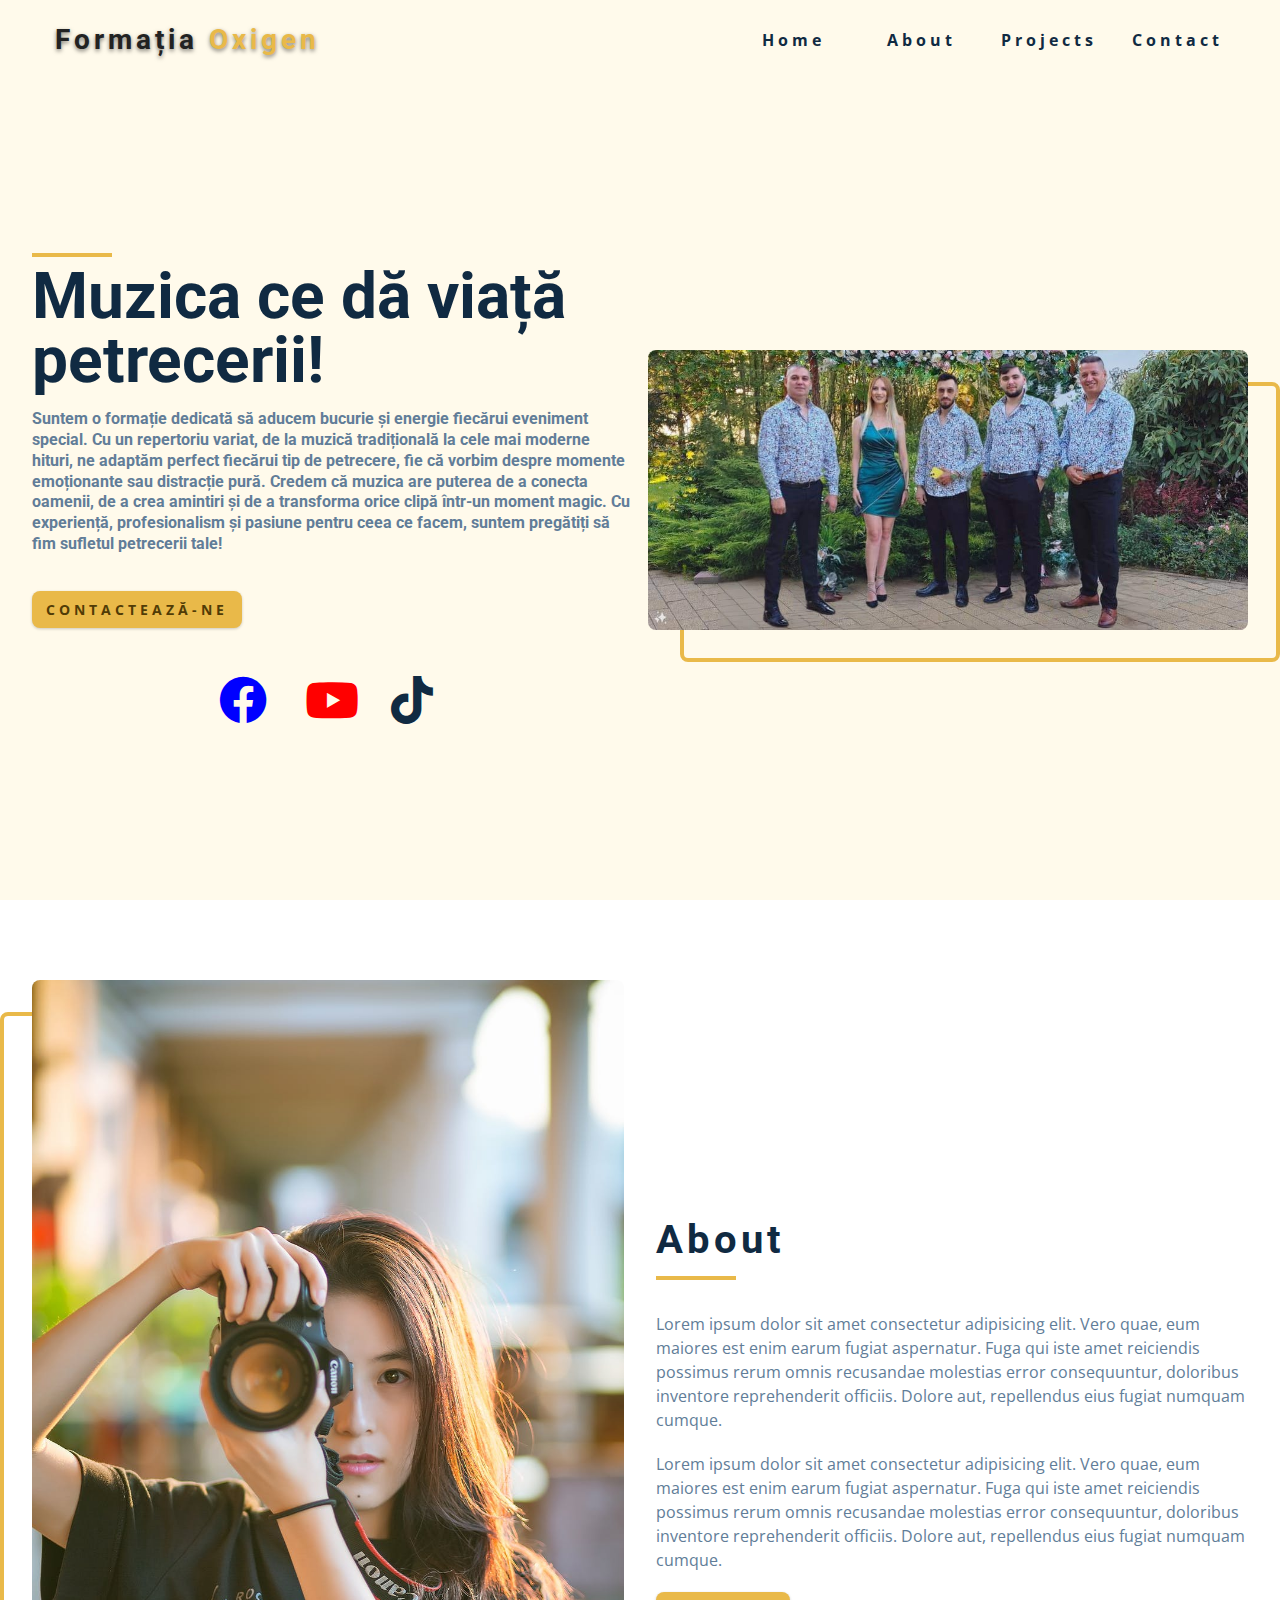
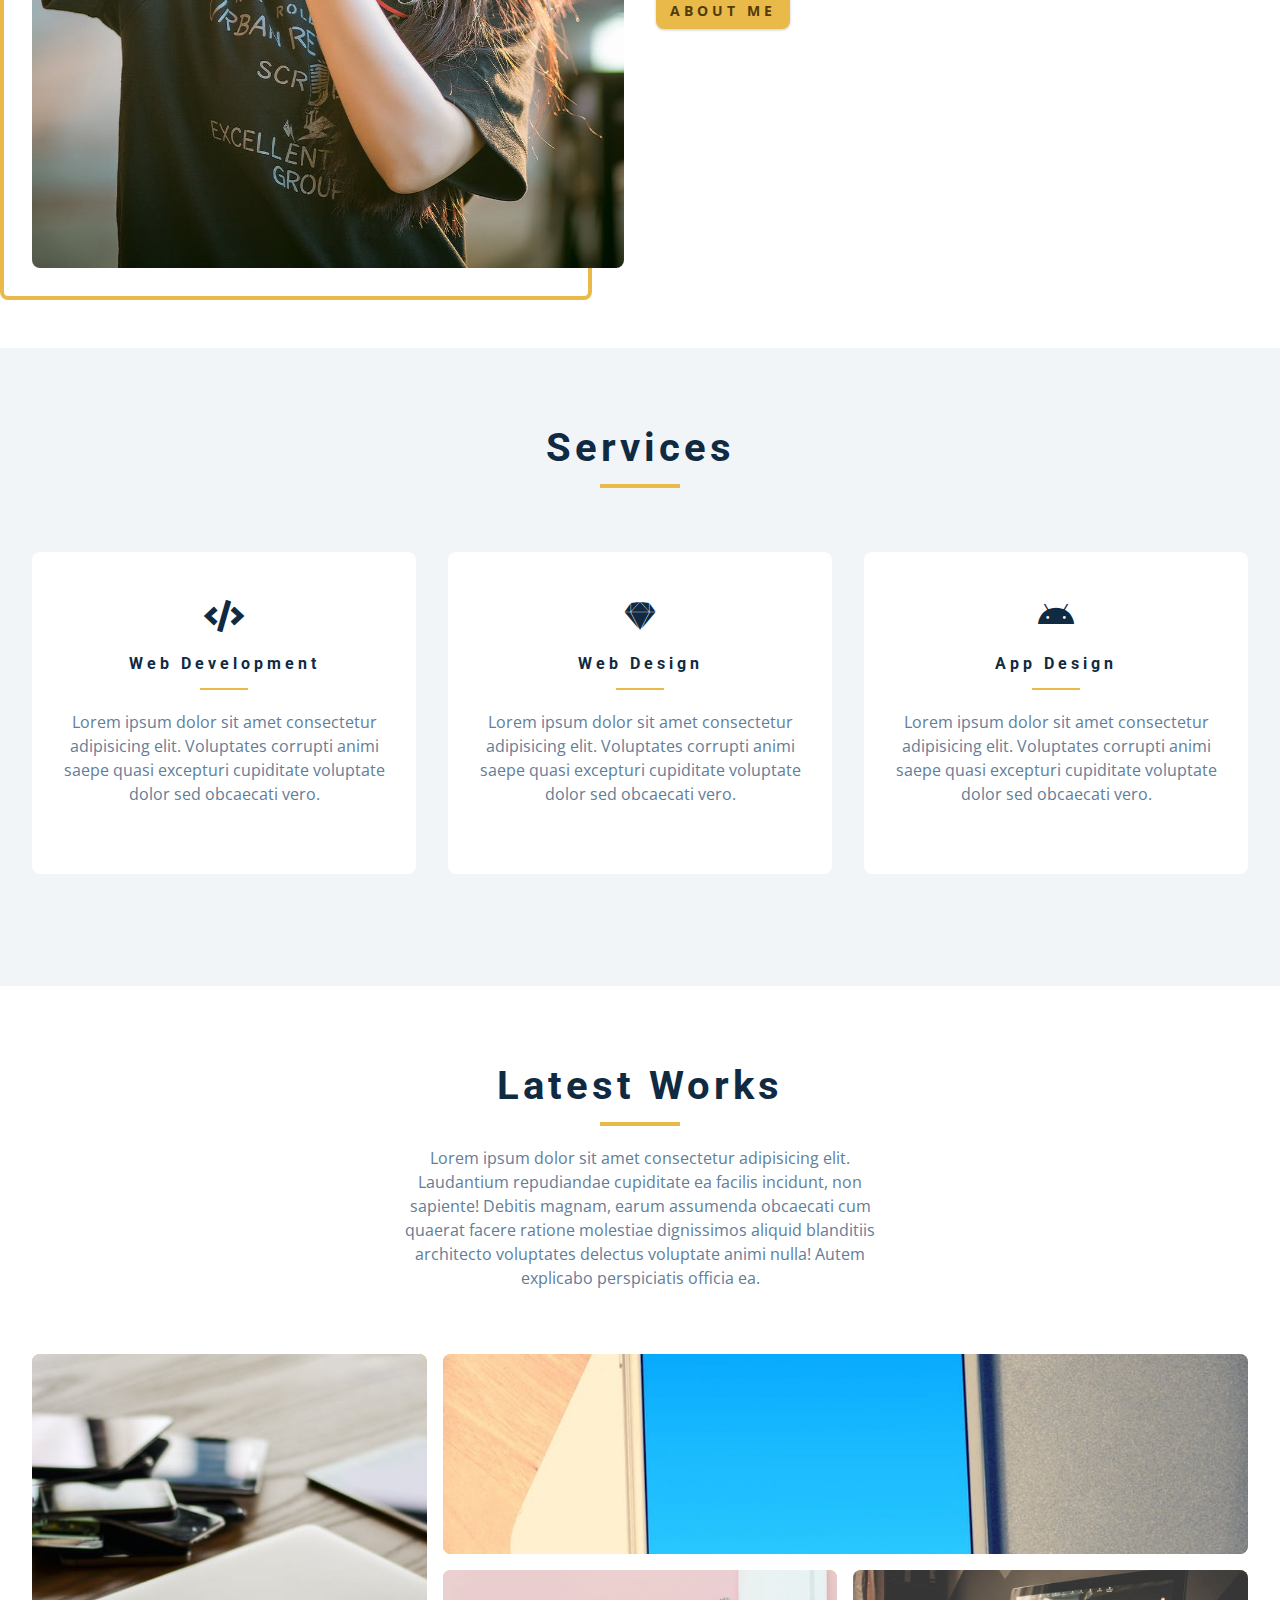
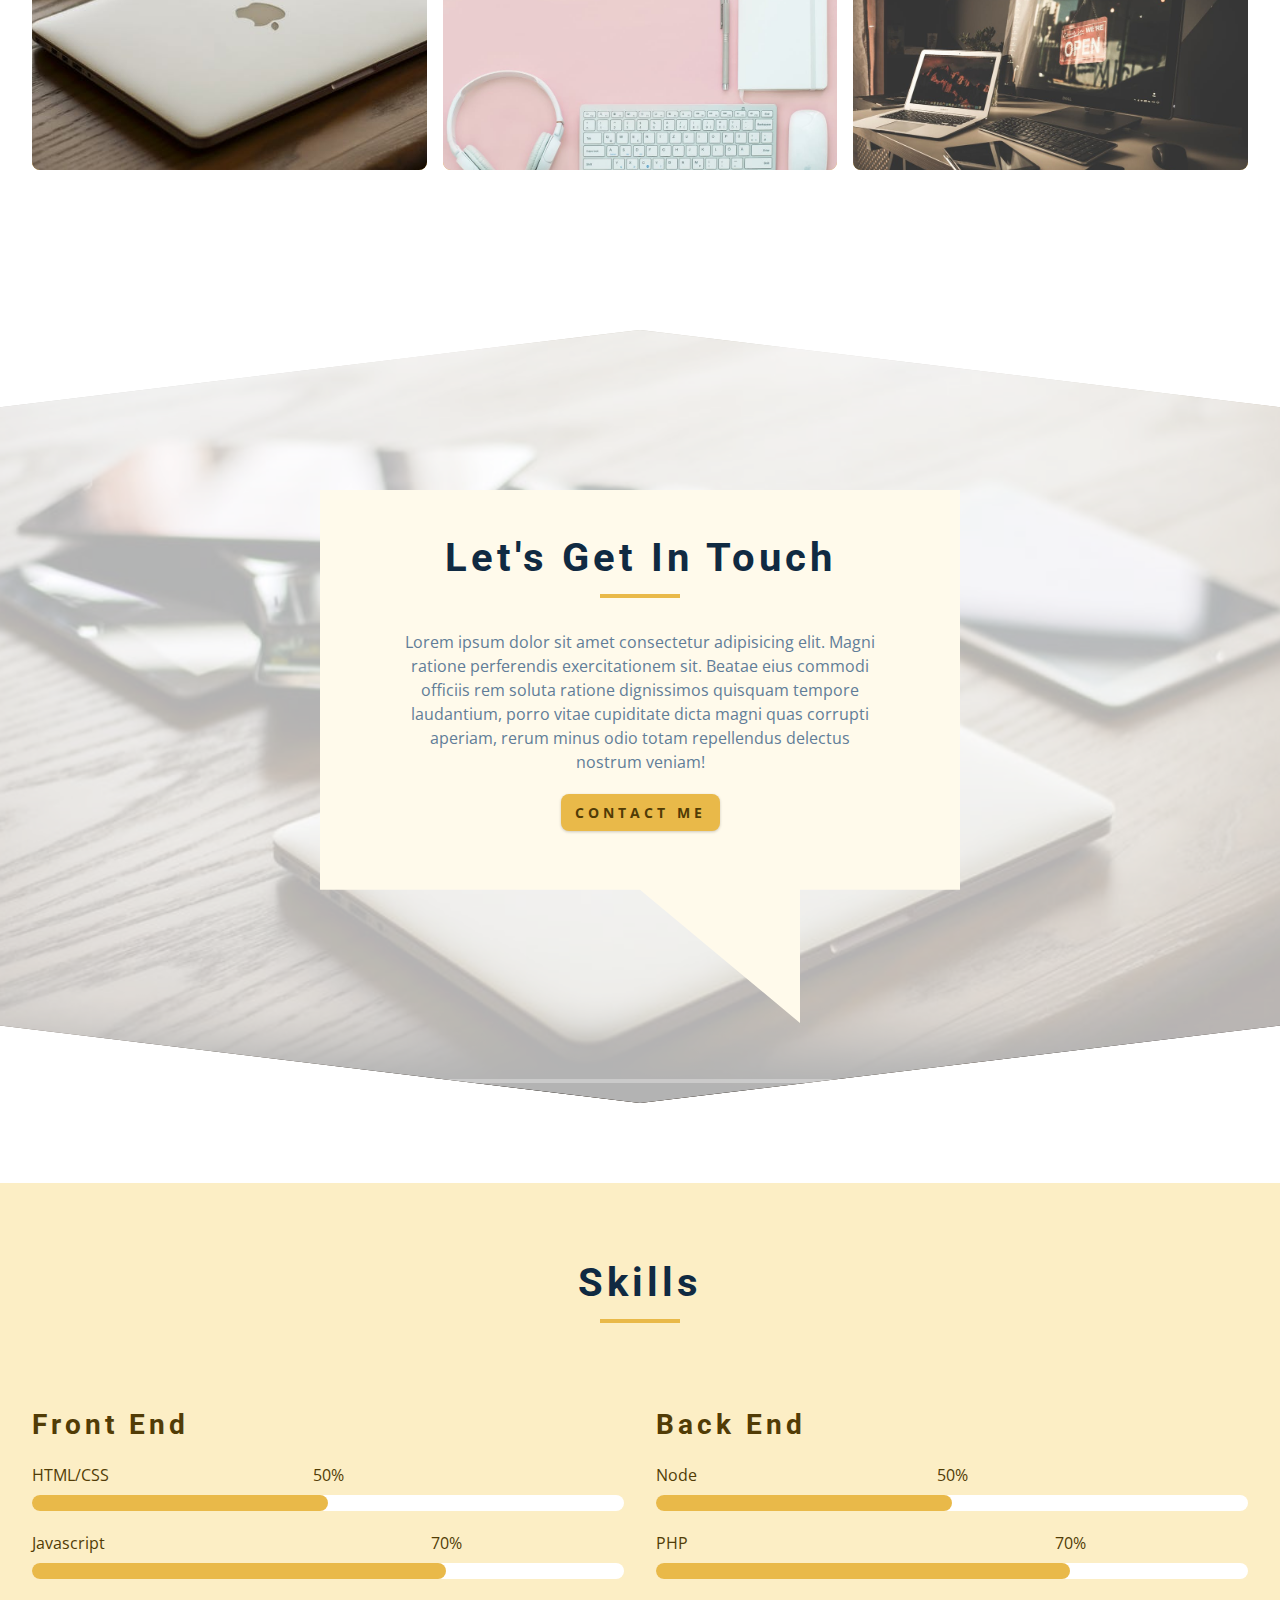
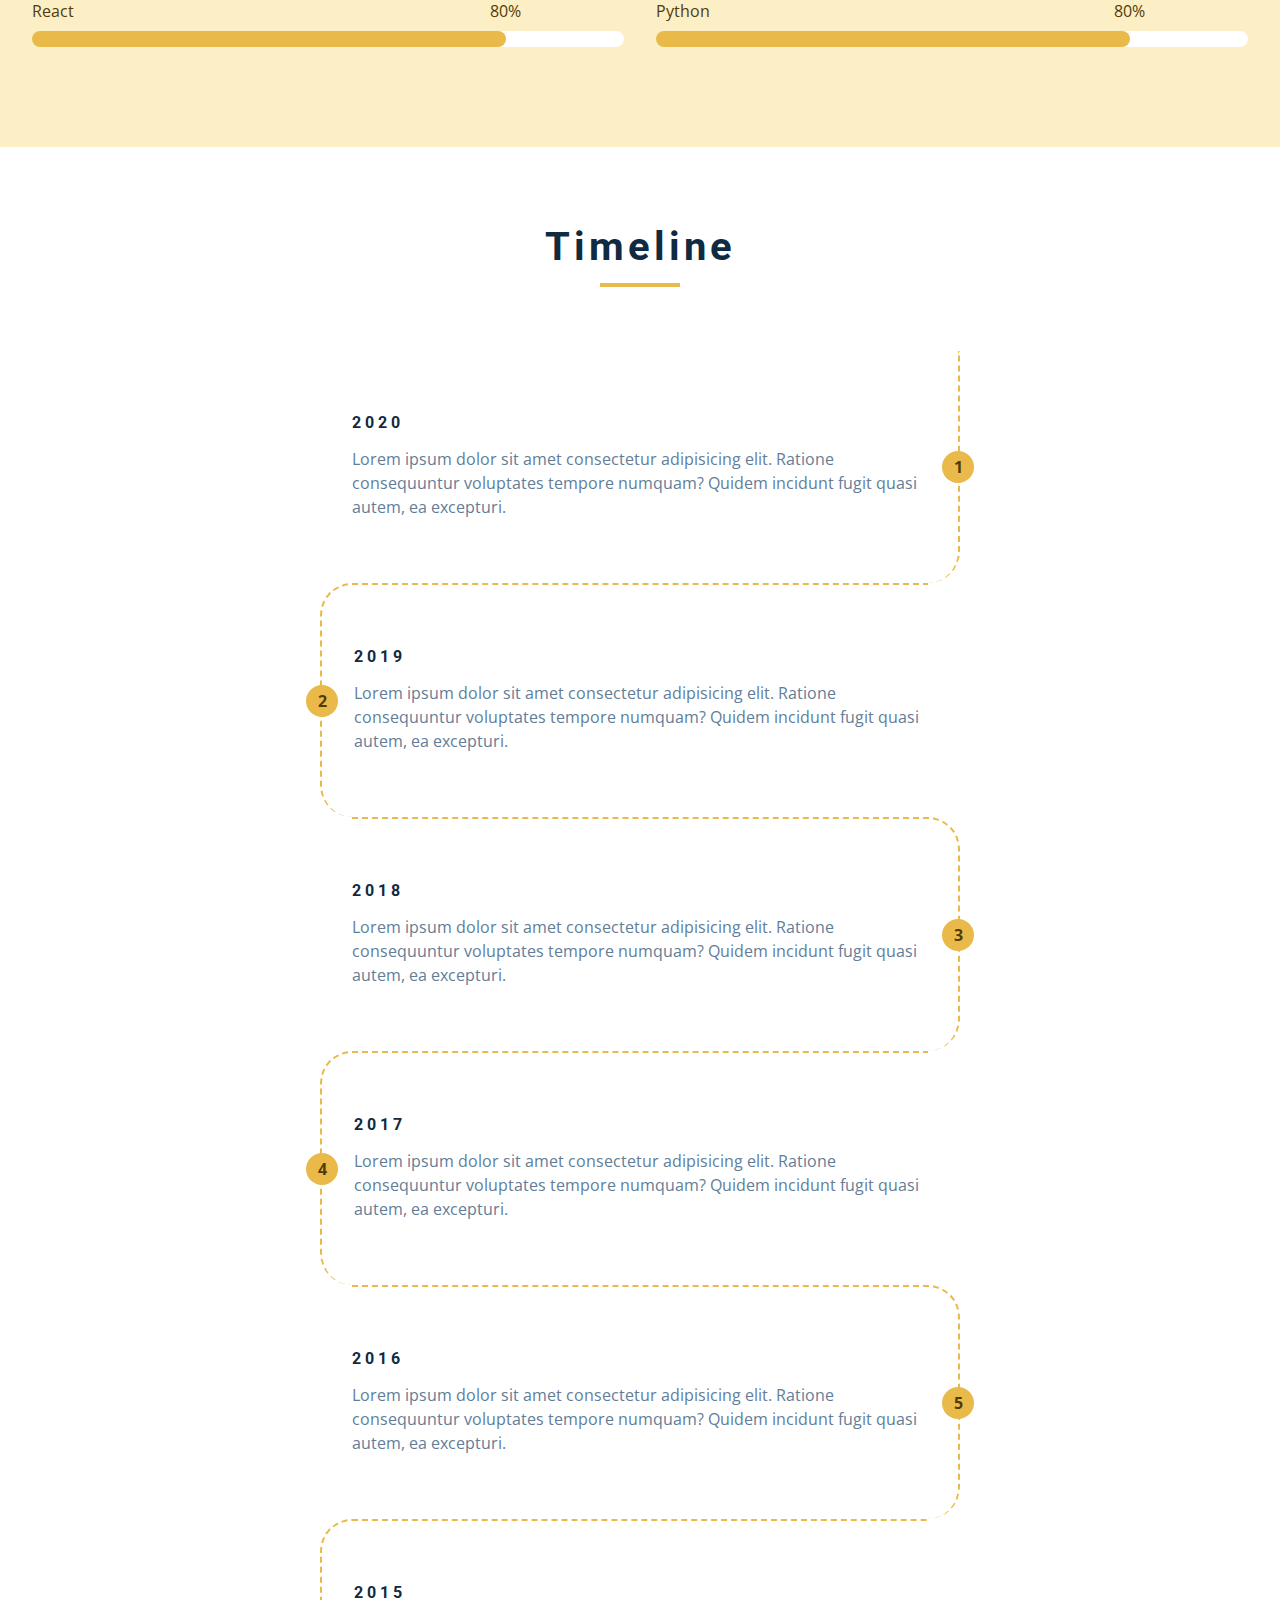
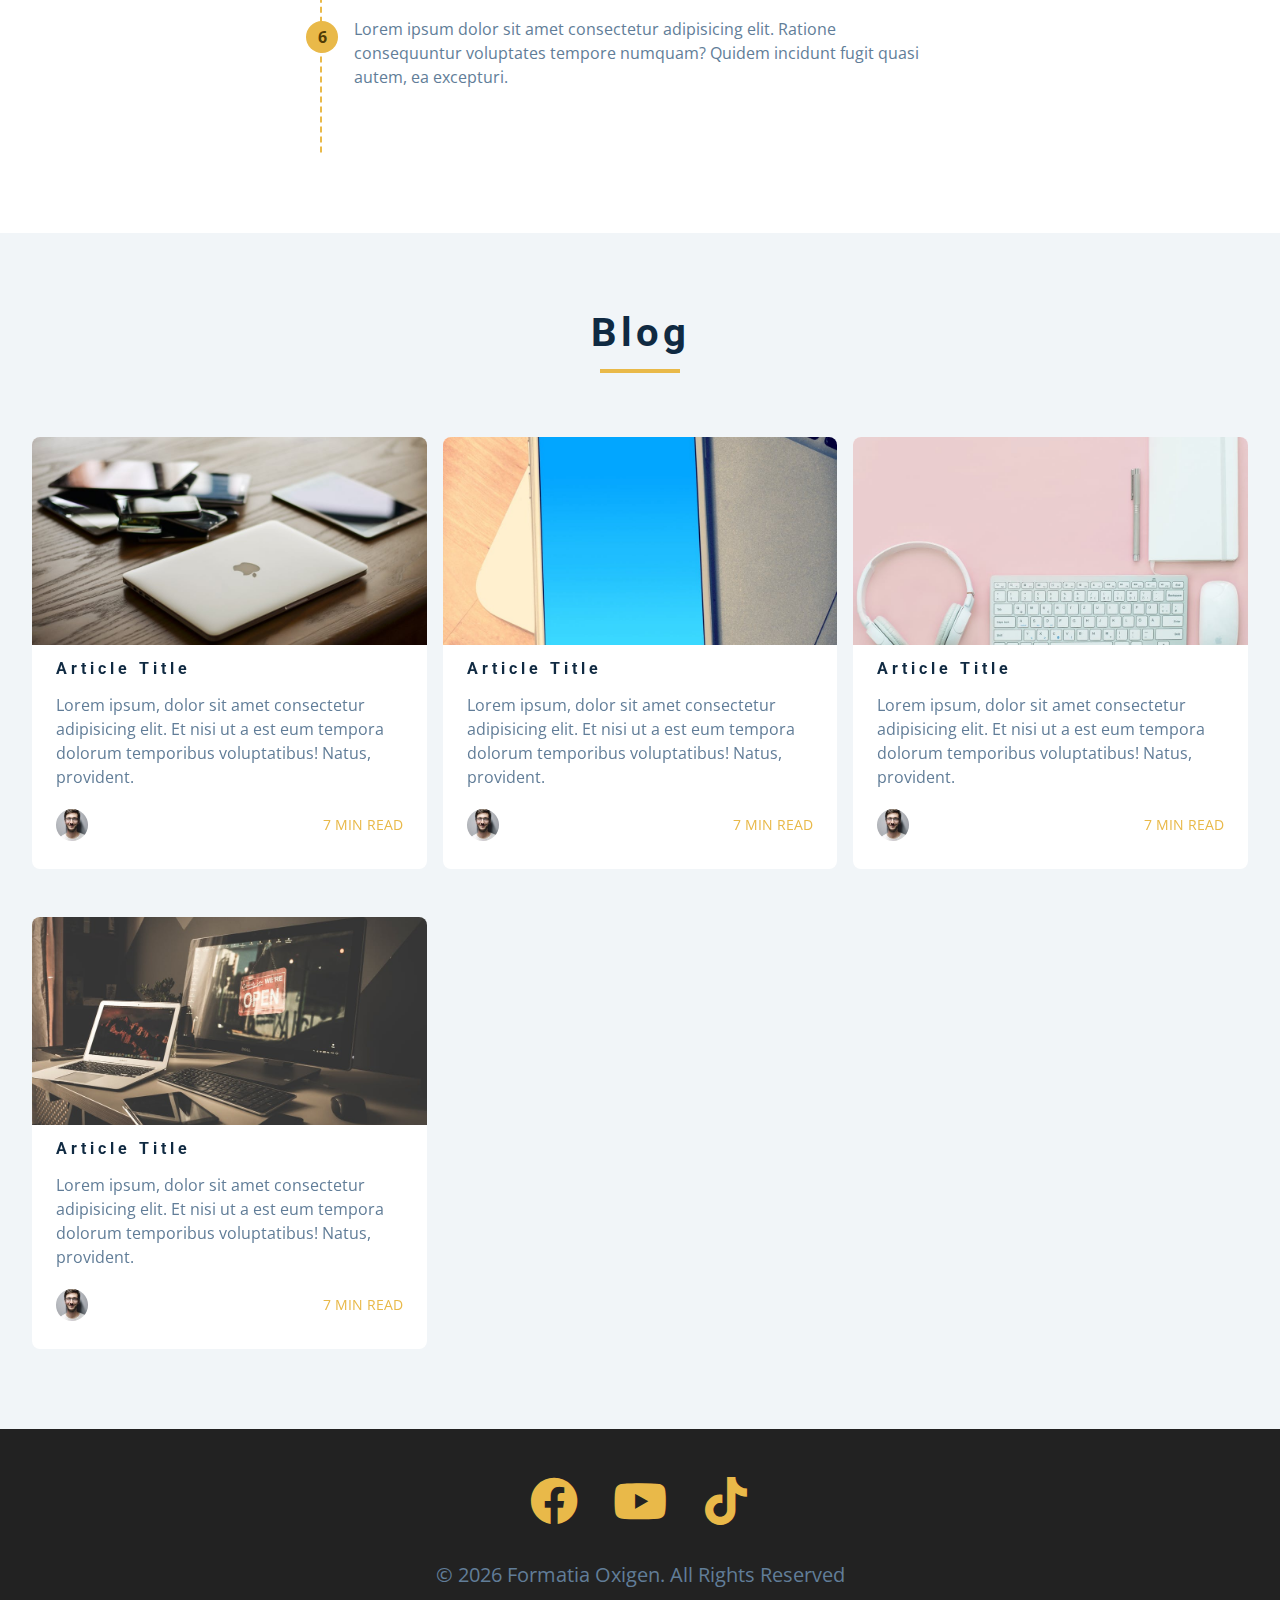
==== commit be08fadc: "header, footer fara culori si ceva descriere" ====
--- a/formatiaoxigen/src/main/resources/static/index.html
+++ b/formatiaoxigen/src/main/resources/static/index.html
@@ -65,17 +65,17 @@
         <!-- social icons -->
         <ul class="social-icons">
           <li>
-            <a href="https://www.twitter.com" class="social-icon">
+            <a href="https://www.facebook.com/oxigenmusicslobozia?locale=ro_RO" class="social-icon facebook">
               <i class="fab fa-facebook fa-2x"></i>
             </a>
           </li>
           <li>
-            <a href="https://www.twitter.com" class="social-icon">
+            <a href="https://www.youtube.com/@oxigenmusicslobozia-offici6469" class="social-icon youtube">
               <i class="fab fa-youtube fa-2x"></i>
             </a>
           </li>
           <li>
-            <a href="https://www.twitter.com" class="social-icon">
+            <a href="https://www.tiktok.com/@oxigenmusicslobozia?lang=en" class="social-icon tiktok">
               <i class="fab fa-tiktok fa-2x"></i>
             </a>
           </li>
@@ -88,30 +88,35 @@
       <div class="section-center hero-center">
         <article class="hero-info">
           <div class="underline"></div>
-          <h1>i'm john</h1>
-          <h4>freelance web & mobile UI/UX Designer</h4>
-          <a href="contact.html" class="btn hero-btn">hire me</a>
+          <h1 class="slogan">Muzica ce dă viață petrecerii!</h1>
+          <h4 class="description">Suntem o formație dedicată să aducem bucurie și energie fiecărui eveniment special.
+              Cu un repertoriu variat, de la muzică tradițională la cele mai moderne hituri,
+              ne adaptăm perfect fiecărui tip de petrecere, fie că vorbim despre momente emoționante sau distracție pură.
+              Credem că muzica are puterea de a conecta oamenii, de a crea amintiri și de a transforma orice clipă
+              într-un moment magic. Cu experiență, profesionalism și pasiune pentru ceea ce facem, suntem pregătiți
+              să fim sufletul petrecerii tale!</h4>
+          <a href="contact.html" class="btn hero-btn">Contactează-ne</a>
           <!-- social icons -->
           <ul class="social-icons hero-icons">
             <li>
-              <a href="https://www.twitter.com" class="social-icon">
+              <a href="https://www.facebook.com/oxigenmusicslobozia?locale=ro_RO" class="social-icon facebook">
                 <i class="fab fa-facebook fa-2x"></i>
               </a>
             </li>
             <li>
-              <a href="https://www.twitter.com" class="social-icon">
+              <a href="https://www.youtube.com/@oxigenmusicslobozia-offici6469" class="social-icon youtube">
                 <i class="fab fa-youtube fa-2x"></i>
               </a>
             </li>
             <li>
-              <a href="https://www.twitter.com" class="social-icon">
+              <a href="https://www.tiktok.com/@oxigenmusicslobozia?lang=en" class="social-icon tiktok">
                 <i class="fab fa-tiktok fa-2x"></i>
               </a>
             </li>
           </ul>
         </article>
         <article class="hero-img">
-          <img src="./images/hero-img.jpeg" class="hero-photo" alt="john doe" />
+          <img src="./images/formatie-completa.jpg" class="hero-photo" alt="Formatie completa" />
         </article>
       </div>
     </header>
@@ -597,33 +602,23 @@
       <!-- social icons -->
       <ul class="social-icons">
         <li>
-          <a href="https://www.twitter.com" class="social-icon">
-            <i class="fab fa-facebook"></i>
+          <a href="https://www.facebook.com/oxigenmusicslobozia?locale=ro_RO" class="social-icon facebook">
+            <i class="fab fa-facebook fa-2x"></i>
           </a>
         </li>
         <li>
-          <a href="https://www.twitter.com" class="social-icon">
-            <i class="fab fa-linkedin"></i>
+          <a href="https://www.youtube.com/@oxigenmusicslobozia-offici6469" class="social-icon youtube">
+            <i class="fab fa-youtube fa-2x"></i>
           </a>
         </li>
         <li>
-          <a href="https://www.twitter.com" class="social-icon">
-            <i class="fab fa-squarespace"></i>
-          </a>
-        </li>
-        <li>
-          <a href="https://www.twitter.com" class="social-icon">
-            <i class="fab fa-behance"></i>
-          </a>
-        </li>
-        <li>
-          <a href="https://www.twitter.com" class="social-icon">
-            <i class="fab fa-instagram"></i>
+          <a href="https://www.tiktok.com/@oxigenmusicslobozia?lang=en" class="social-icon tiktok">
+            <i class="fab fa-tiktok fa-2x"></i>
           </a>
         </li>
       </ul>
 
-      <p>&copy; <span id="date"></span> john doe. all rights reserved</p>
+      <p>&copy; <span id="date"></span> Formatia Oxigen. all rights reserved</p>
     </footer>
     <script src="./js/app.js"></script>
   </body>
--- a/formatiaoxigen/src/main/resources/static/css/styles.css
+++ b/formatiaoxigen/src/main/resources/static/css/styles.css
@@ -99,7 +99,7 @@
   letter-spacing: var(--spacing);
   text-transform: capitalize;
   line-height: 1.25;
-  margin-bottom: 0.75rem;
+  margin-bottom: 1rem;
   font-family: var(--ff-primary);
 }
 h1 {
@@ -117,6 +117,15 @@
 p {
   margin-bottom: 1.25rem;
   color: var(--clr-grey-5);
+}
+.slogan {
+    letter-spacing: normal;
+    text-transform: none;
+}
+.description {
+    letter-spacing: normal;
+    text-transform: none;
+    line-height: 1.3;
 }
 @media screen and (min-width: 800px) {
   h1 {
@@ -171,7 +180,8 @@
 .section-center {
   width: 90vw;
   margin: 0 auto;
-  max-width: 1170px;
+  gap: 1rem;
+  max-width: 1500px;
 }
 @media screen and (min-width: 992px) {
   .section-center {
@@ -320,10 +330,13 @@
 }
 .social-icons {
   display: grid;
-  margin-top: 3rem;
   width: 20rem;
   grid-template-columns: repeat(3, 1fr);
   justify-items: center;
+  margin: 0 auto; /* Marginile automate centrează pe orizontală */
+  margin-top: 3rem;
+  width: max-content; /* Opțional, face lista să aibă lățime minimă necesară */
+  gap: 2rem;
 }
 .social-icon {
   font-size: 1.5rem;
@@ -334,6 +347,9 @@
 .social-icon:hover {
   color: var(--clr-primary-5);
 }
+.facebook { color: #1877F2; } /* Albastru Facebook */
+.youtube { color: #FF0000; } /* Roșu YouTube */
+.tiktok { color: #102a42; } /* Albastru TikTok */
 .close-btn {
   position: absolute;
   top: 1rem;
@@ -401,8 +417,8 @@
   }
 }
 .hero-photo {
-  max-width: 25rem;
-  max-height: 30rem;
+  max-width: 100rem;
+  max-height: 120rem;
   -o-object-fit: cover;
   object-fit: cover;
   border-radius: var(--radius);
@@ -900,6 +916,8 @@
   background: #222;
   display: grid;
   place-items: center;
+    text-align: center; /* Centrează textul în interiorul containerului */
+
 }
 .footer .social-icons {
   margin-bottom: 2rem;
@@ -1000,3 +1018,6 @@
   grid-template-columns: repeat(auto-fill, minmax(330px, 1fr));
   gap: 3rem 1rem;
 }
+.facebook {
+    color: blue;
+}